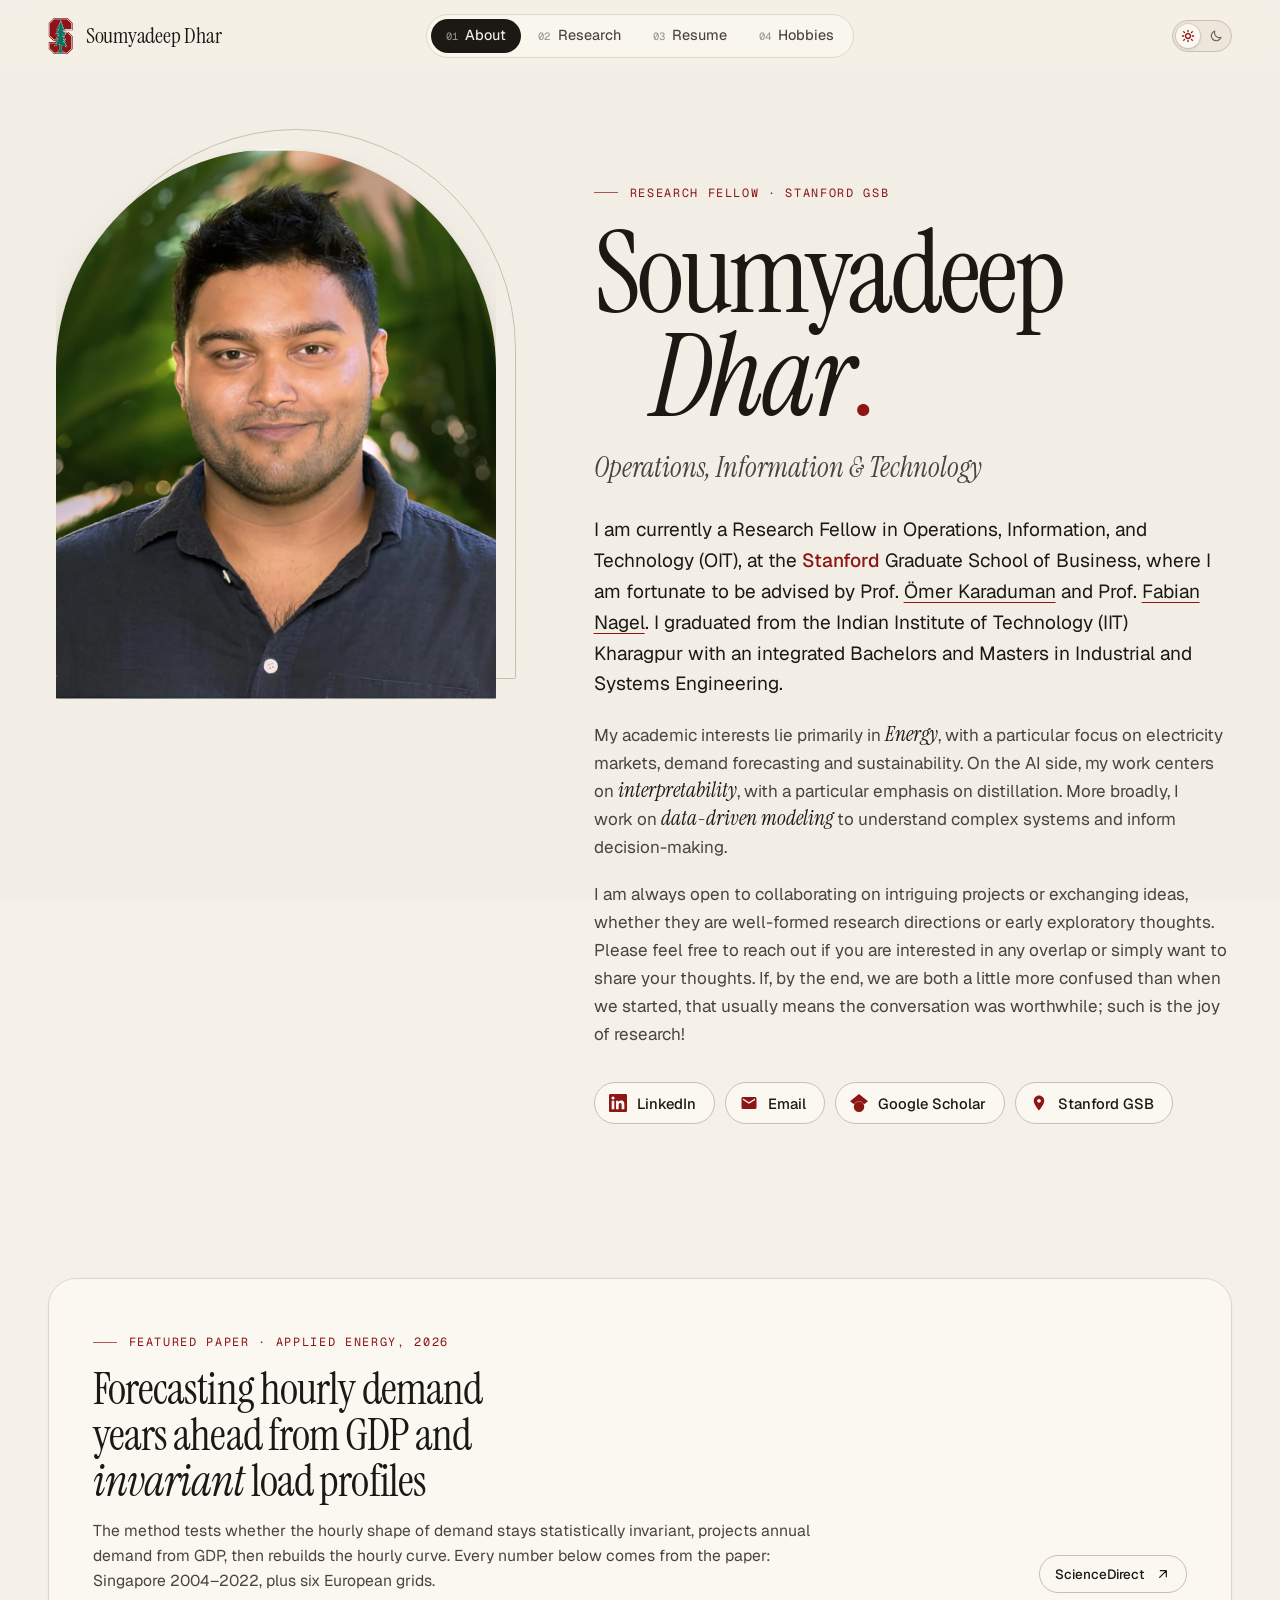
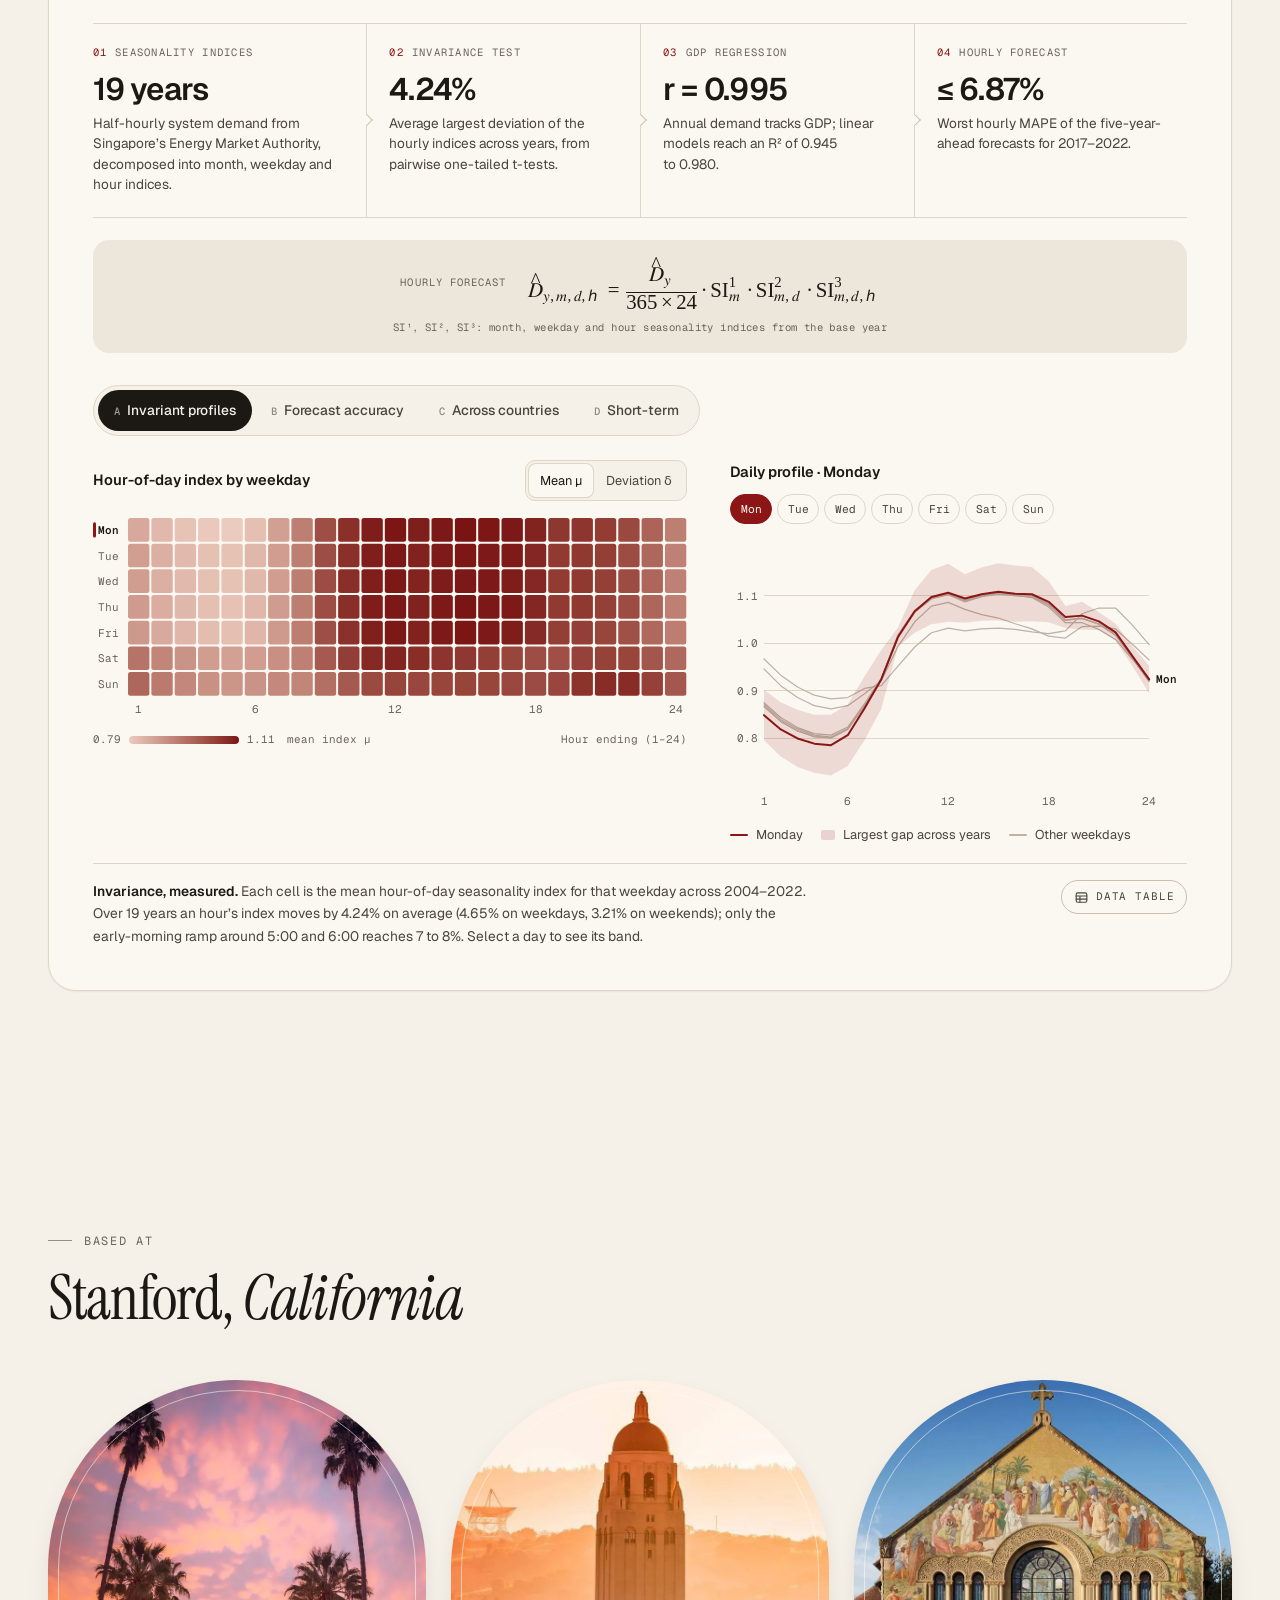
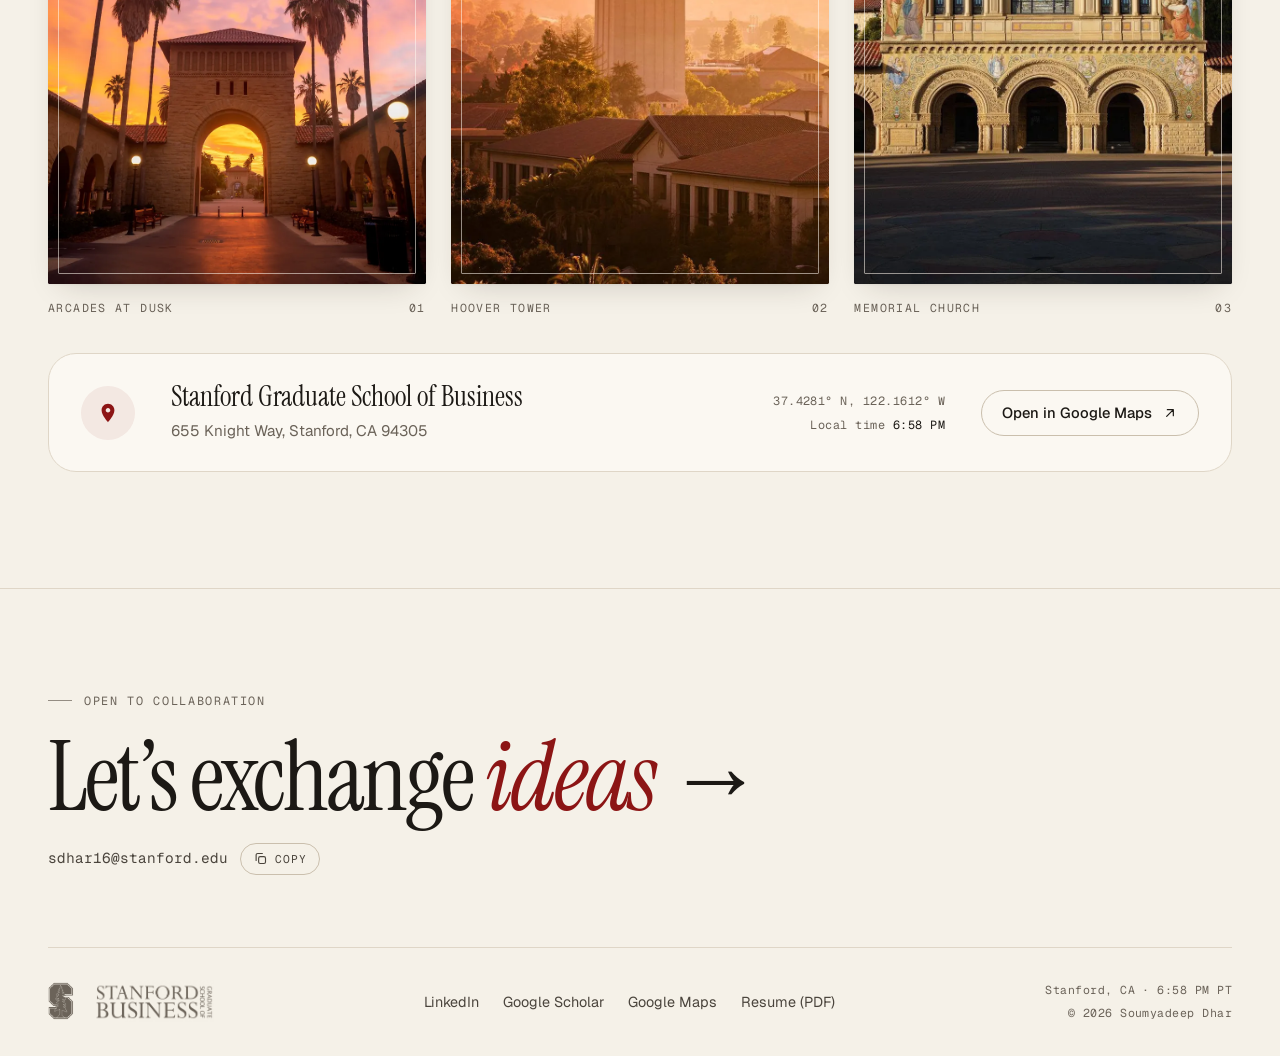
==== index.html @ b399adac "Launch personal academic website Static site for GitHub Pages: home (bio, featured Applied Energy fi" ====
<!doctype html>
<html lang="en">
<head>
  <meta charset="utf-8">
  <meta name="viewport" content="width=device-width, initial-scale=1, viewport-fit=cover">
  <title>Soumyadeep Dhar | Research Fellow, Stanford GSB</title>
  <meta name="description" content="Soumyadeep Dhar is a Research Fellow in Operations, Information, and Technology at the Stanford Graduate School of Business, working on energy, electricity markets, demand forecasting and interpretable AI.">
  <meta name="author" content="Soumyadeep Dhar">
  <link rel="canonical" href="https://sdhar1602.github.io/">
  <meta name="color-scheme" content="light dark">
  <meta name="theme-color" content="#F5F1E8" media="(prefers-color-scheme: light)">
  <meta name="theme-color" content="#12110F" media="(prefers-color-scheme: dark)">
  <script>
    (function () {
      var d = document.documentElement, t = null;
      d.classList.add('js');
      try { t = localStorage.getItem('theme'); } catch (e) {}
      if (t !== 'light' && t !== 'dark') t = window.matchMedia && window.matchMedia('(prefers-color-scheme: dark)').matches ? 'dark' : 'light';
      d.setAttribute('data-theme', t);
      setTimeout(function () { if (!window.__revealReady) d.classList.add('reveal-fallback'); }, 2500);
    })();
  </script>
  <link rel="preconnect" href="https://fonts.googleapis.com">
  <link rel="preconnect" href="https://fonts.gstatic.com" crossorigin>
  <link rel="stylesheet" href="https://fonts.googleapis.com/css2?family=Geist:wght@300..700&family=Geist+Mono:wght@400;500&family=Instrument+Serif:ital@0;1&display=swap">
  <link rel="stylesheet" href="assets/css/style.css">
  <link rel="preload" as="image" href="assets/img/portrait.webp" type="image/webp">
  <link rel="icon" href="assets/img/favicon-32.png" sizes="32x32" type="image/png">
  <link rel="icon" href="assets/img/favicon-192.png" sizes="192x192" type="image/png">
  <link rel="apple-touch-icon" href="assets/img/apple-touch-icon.png">
  <meta property="og:type" content="website">
  <meta property="og:title" content="Soumyadeep Dhar | Research Fellow, Stanford GSB">
  <meta property="og:description" content="Energy, electricity markets, demand forecasting and interpretable AI.">
  <meta property="og:image" content="https://sdhar1602.github.io/assets/img/og-card.jpg">
  <meta property="og:url" content="https://sdhar1602.github.io/">
  <meta name="twitter:card" content="summary_large_image">
  <script type="application/ld+json">
  {
    "@context": "https://schema.org",
    "@type": "Person",
    "name": "Soumyadeep Dhar",
    "url": "https://sdhar1602.github.io/",
    "image": "https://sdhar1602.github.io/assets/img/og-card.jpg",
    "jobTitle": "Research Fellow, Operations, Information, and Technology",
    "affiliation": { "@type": "CollegeOrUniversity", "name": "Stanford Graduate School of Business" },
    "alumniOf": { "@type": "CollegeOrUniversity", "name": "Indian Institute of Technology Kharagpur" },
    "email": "mailto:sdhar16@stanford.edu",
    "sameAs": [
      "https://www.linkedin.com/in/sd1602",
      "https://scholar.google.com/citations?user=NJCwsWkAAAAJ"
    ],
    "knowsAbout": ["Electricity markets", "Electricity demand forecasting", "Sustainability", "Interpretable machine learning", "Symbolic distillation"]
  }
  </script>
  <script src="assets/js/main.js" defer></script>
  <script src="assets/js/paperfig.js" defer></script>
</head>
<body>
  <a class="skip-link" href="#main">Skip to content</a>

  <header class="site-header" data-header>
    <div class="container header-inner">
      <a class="brand" href="index.html" aria-label="Soumyadeep Dhar, home">
        <img class="brand-logo" src="assets/img/stanford-s.webp" width="200" height="295" alt="">
        <span class="brand-name">Soumyadeep Dhar</span>
      </a>
      <nav class="site-nav" aria-label="Primary">
        <a href="index.html" aria-current="page"><span class="nav-idx">01</span>About</a>
        <a href="research.html"><span class="nav-idx">02</span>Research</a>
        <a href="resume.html"><span class="nav-idx">03</span>Resume</a>
        <a href="hobbies.html"><span class="nav-idx">04</span>Hobbies</a>
      </nav>
      <button class="theme-switch" type="button" role="switch" aria-checked="false" aria-label="Dark mode" data-theme-toggle>
        <svg class="ts-icon ts-sun" viewBox="0 0 24 24" fill="none" stroke="currentColor" stroke-width="2" stroke-linecap="round" aria-hidden="true"><circle cx="12" cy="12" r="4.2"/><path d="M12 2.5v2.2M12 19.3v2.2M4.6 4.6l1.6 1.6M17.8 17.8l1.6 1.6M2.5 12h2.2M19.3 12h2.2M4.6 19.4l1.6-1.6M17.8 6.2l1.6-1.6"/></svg>
        <svg class="ts-icon ts-moon" viewBox="0 0 24 24" fill="none" stroke="currentColor" stroke-width="2" stroke-linecap="round" stroke-linejoin="round" aria-hidden="true"><path d="M20.5 14.2A8.5 8.5 0 0 1 9.8 3.5a8.5 8.5 0 1 0 10.7 10.7z"/></svg>
        <span class="ts-thumb" aria-hidden="true">
          <svg class="ts-thumb-sun" viewBox="0 0 24 24" fill="none" stroke="currentColor" stroke-width="2.2" stroke-linecap="round"><circle cx="12" cy="12" r="4.2"/><path d="M12 2.5v2.2M12 19.3v2.2M4.6 4.6l1.6 1.6M17.8 17.8l1.6 1.6M2.5 12h2.2M19.3 12h2.2M4.6 19.4l1.6-1.6M17.8 6.2l1.6-1.6"/></svg>
          <svg class="ts-thumb-moon" viewBox="0 0 24 24" fill="currentColor"><path d="M20.5 14.2A8.5 8.5 0 0 1 9.8 3.5a8.5 8.5 0 1 0 10.7 10.7z"/></svg>
        </span>
      </button>
    </div>
  </header>

  <main id="main">
    <!-- Hero ---------------------------------------------------------------->
    <section class="hero container" aria-labelledby="hero-title">
      <div class="hero-media reveal">
        <figure class="arch portrait reveal-arch">
          <img src="assets/img/portrait.webp" width="960" height="1200" alt="Portrait of Soumyadeep Dhar" fetchpriority="high" decoding="async">
        </figure>
      </div>

      <div class="hero-text">
        <p class="eyebrow eyebrow--accent reveal">Research Fellow · Stanford GSB</p>
        <h1 id="hero-title" class="display reveal" style="--d:.06s">Soumyadeep <span class="l2">Dhar<span class="dot">.</span></span></h1>
        <p class="hero-role reveal" style="--d:.12s">Operations, Information &amp; Technology</p>

        <div class="prose reveal" style="--d:.18s">
          <p class="first">I am currently a Research Fellow in Operations, Information, and Technology (OIT), at the <span class="stanford">Stanford</span> Graduate School of Business, where I am fortunate to be advised by Prof.&nbsp;<a href="https://www.gsb.stanford.edu/faculty-research/faculty/omer-karaduman" target="_blank" rel="noopener noreferrer">Ömer Karaduman</a> and Prof.&nbsp;<a href="https://www.gsb.stanford.edu/faculty-research/faculty/fabian-nagel" target="_blank" rel="noopener noreferrer">Fabian Nagel</a>. I graduated from the Indian Institute of Technology (IIT) Kharagpur with an integrated Bachelors and Masters in Industrial and Systems Engineering.</p>
          <p>My academic interests lie primarily in <span class="hl">Energy</span>, with a particular focus on electricity markets, demand forecasting and sustainability. On the AI side, my work centers on <span class="hl">interpretability</span>, with a particular emphasis on distillation. More broadly, I work on <span class="hl">data-driven modeling</span> to understand complex systems and inform decision-making.</p>
          <p>I am always open to collaborating on intriguing projects or exchanging ideas, whether they are well-formed research directions or early exploratory thoughts. Please feel free to reach out if you are interested in any overlap or simply want to share your thoughts. If, by the end, we are both a little more confused than when we started, that usually means the conversation was worthwhile; such is the joy of research!</p>
        </div>

        <ul class="connect reveal" style="--d:.26s" aria-label="Contact and profiles">
          <li>
            <a class="chip" href="https://www.linkedin.com/in/sd1602" target="_blank" rel="noopener noreferrer">
              <svg class="ico" viewBox="0 0 24 24" aria-hidden="true"><path fill="currentColor" d="M20.45 20.45h-3.56v-5.57c0-1.33-.02-3.04-1.85-3.04-1.85 0-2.14 1.45-2.14 2.94v5.67H9.35V9h3.41v1.56h.05c.48-.9 1.64-1.85 3.37-1.85 3.6 0 4.27 2.37 4.27 5.46v6.28zM5.34 7.43a2.06 2.06 0 1 1 0-4.13 2.06 2.06 0 0 1 0 4.13zM7.12 20.45H3.56V9h3.56v11.45zM22.22 0H1.77C.79 0 0 .77 0 1.73v20.54C0 23.23.79 24 1.77 24h20.45c.98 0 1.78-.77 1.78-1.73V1.73C24 .77 23.2 0 22.22 0z"/></svg>
              LinkedIn
            </a>
          </li>
          <li>
            <a class="chip" href="mailto:sdhar16@stanford.edu">
              <svg class="ico" viewBox="0 0 24 24" aria-hidden="true"><path fill="currentColor" d="M20 4H4c-1.1 0-1.99.9-1.99 2L2 18c0 1.1.9 2 2 2h16c1.1 0 2-.9 2-2V6c0-1.1-.9-2-2-2zm0 4-8 5-8-5V6l8 5 8-5v2z"/></svg>
              Email
            </a>
          </li>
          <li>
            <a class="chip" href="https://scholar.google.com/citations?hl=en&amp;user=NJCwsWkAAAAJ" target="_blank" rel="noopener noreferrer">
              <svg class="ico" viewBox="0 0 24 24" aria-hidden="true"><path fill="currentColor" d="M5.242 13.769 0 9.5 12 0l12 9.5-5.242 4.269C17.548 11.249 14.978 9.5 12 9.5c-2.977 0-5.548 1.748-6.758 4.269zM12 10a7 7 0 1 0 0 14 7 7 0 0 0 0-14z"/></svg>
              <span><span class="long">Google </span>Scholar</span>
            </a>
          </li>
          <li>
            <a class="chip" href="https://maps.app.goo.gl/v6GxR1A7szo6nVZg6" target="_blank" rel="noopener noreferrer" aria-label="Stanford GSB on Google Maps">
              <svg class="ico" viewBox="0 0 24 24" aria-hidden="true"><path fill="currentColor" d="M12 2C8.13 2 5 5.13 5 9c0 5.25 7 13 7 13s7-7.75 7-13c0-3.87-3.13-7-7-7zm0 9.5c-1.38 0-2.5-1.12-2.5-2.5s1.12-2.5 2.5-2.5 2.5 1.12 2.5 2.5-1.12 2.5-2.5 2.5z"/></svg>
              Stanford GSB
            </a>
          </li>
        </ul>
      </div>
    </section>

    <!-- Featured paper: interactive figure (data from the Applied Energy paper) ------>
    <section id="featured" class="section section--tight-top container" aria-labelledby="pf-title">
      <div class="paperfig reveal" data-paperfig>
        <header class="pf-head">
          <div>
            <p class="eyebrow eyebrow--accent">Featured paper · Applied Energy, 2026</p>
            <h2 id="pf-title" class="pf-title">Forecasting hourly demand years ahead from GDP and <em>invariant</em> load profiles</h2>
            <p class="pf-sub">The method tests whether the hourly shape of demand stays statistically invariant, projects annual demand from GDP, then rebuilds the hourly curve. Every number below comes from the paper: Singapore 2004–2022, plus six European grids.</p>
          </div>
          <div class="pf-links">
            <a class="btn btn--sm" href="https://doi.org/10.1016/j.apenergy.2026.128981" target="_blank" rel="noopener noreferrer">ScienceDirect <svg class="go-ur" viewBox="0 0 24 24" fill="none" stroke="currentColor" stroke-width="1.8" stroke-linecap="round" stroke-linejoin="round" aria-hidden="true"><path d="M7 17 17 7M8 7h9v9"/></svg></a>
          </div>
        </header>

        <ol class="pf-steps">
          <li class="pf-step">
            <span class="pf-step-k">Seasonality indices</span>
            <span class="pf-step-v">19 years</span>
            <p>Half-hourly system demand from Singapore’s Energy Market Authority, decomposed into month, weekday and hour indices.</p>
          </li>
          <li class="pf-step">
            <span class="pf-step-k">Invariance test</span>
            <span class="pf-step-v">4.24%</span>
            <p>Average largest deviation of the hourly indices across years, from pairwise one-tailed t-tests.</p>
          </li>
          <li class="pf-step">
            <span class="pf-step-k">GDP regression</span>
            <span class="pf-step-v">r = 0.995</span>
            <p>Annual demand tracks GDP; linear models reach an R² of 0.945 to 0.980.</p>
          </li>
          <li class="pf-step">
            <span class="pf-step-k">Hourly forecast</span>
            <span class="pf-step-v">≤ 6.87%</span>
            <p>Worst hourly MAPE of the five-year-ahead forecasts for 2017–2022.</p>
          </li>
        </ol>

        <div class="pf-eq">
          <span class="pf-eq-label">Hourly forecast</span>
          <math display="block" aria-label="Hourly forecast for year y, month m, weekday d and hour h equals the annual forecast divided by 365 times 24, multiplied by the month, weekday and hour seasonality indices.">
            <mrow>
              <msub><mover accent="true"><mi>D</mi><mo>^</mo></mover><mrow><mi>y</mi><mo separator="true">,</mo><mi>m</mi><mo separator="true">,</mo><mi>d</mi><mo separator="true">,</mo><mi>h</mi></mrow></msub>
              <mo>=</mo>
              <mfrac><msub><mover accent="true"><mi>D</mi><mo>^</mo></mover><mi>y</mi></msub><mrow><mn>365</mn><mo>×</mo><mn>24</mn></mrow></mfrac>
              <mo>·</mo>
              <msubsup><mi>SI</mi><mi>m</mi><mn>1</mn></msubsup>
              <mo>·</mo>
              <msubsup><mi>SI</mi><mrow><mi>m</mi><mo separator="true">,</mo><mi>d</mi></mrow><mn>2</mn></msubsup>
              <mo>·</mo>
              <msubsup><mi>SI</mi><mrow><mi>m</mi><mo separator="true">,</mo><mi>d</mi><mo separator="true">,</mo><mi>h</mi></mrow><mn>3</mn></msubsup>
            </mrow>
          </math>
          <span class="pf-eq-note">SI¹, SI², SI³: month, weekday and hour seasonality indices from the base year</span>
        </div>

        <div class="pf-tabs" role="tablist" aria-label="Figure views">
          <button class="pf-tab" type="button" role="tab" id="pf-tab-a" aria-controls="pf-panel-a" aria-selected="true" data-view="a"><span class="k">A</span>Invariant profiles</button>
          <button class="pf-tab" type="button" role="tab" id="pf-tab-b" aria-controls="pf-panel-b" aria-selected="false" tabindex="-1" data-view="b"><span class="k">B</span>Forecast accuracy</button>
          <button class="pf-tab" type="button" role="tab" id="pf-tab-c" aria-controls="pf-panel-c" aria-selected="false" tabindex="-1" data-view="c"><span class="k">C</span>Across countries</button>
          <button class="pf-tab" type="button" role="tab" id="pf-tab-d" aria-controls="pf-panel-d" aria-selected="false" tabindex="-1" data-view="d"><span class="k">D</span>Short-term</button>
        </div>

        <div class="pf-panel" role="tabpanel" id="pf-panel-a" aria-labelledby="pf-tab-a">
          <div class="pf-row">
            <div class="pf-col">
              <div class="pf-ctl">
                <span class="pf-ctl-title">Hour-of-day index by weekday</span>
                <div class="pf-seg" role="group" aria-label="Heatmap value">
                  <button type="button" data-metric="mu" aria-pressed="true">Mean µ</button>
                  <button type="button" data-metric="delta" aria-pressed="false">Deviation δ</button>
                </div>
              </div>
              <div class="pf-chart" data-chart="heat"></div>
              <div class="pf-scale" aria-hidden="true">
                <span data-scale-lo></span><span class="pf-scale-bar"></span><span data-scale-hi></span>
                <span class="pf-scale-label" data-scale-label></span>
                <span class="pf-scale-hint">Hour ending (1–24)</span>
              </div>
            </div>
            <div class="pf-col">
              <div class="pf-ctl">
                <span class="pf-ctl-title">Daily profile · <span data-day-name>Monday</span></span>
                <div class="pf-chips" role="group" aria-label="Day of the week">
                  <button type="button" class="pf-chip" data-day="0" aria-pressed="true">Mon</button>
                  <button type="button" class="pf-chip" data-day="1" aria-pressed="false">Tue</button>
                  <button type="button" class="pf-chip" data-day="2" aria-pressed="false">Wed</button>
                  <button type="button" class="pf-chip" data-day="3" aria-pressed="false">Thu</button>
                  <button type="button" class="pf-chip" data-day="4" aria-pressed="false">Fri</button>
                  <button type="button" class="pf-chip" data-day="5" aria-pressed="false">Sat</button>
                  <button type="button" class="pf-chip" data-day="6" aria-pressed="false">Sun</button>
                </div>
              </div>
              <div class="pf-chart" data-chart="profile"></div>
              <ul class="pf-legend">
                <li><i class="pf-key pf-key--line"></i><span data-day-name>Monday</span></li>
                <li><i class="pf-key pf-key--band"></i>Largest gap across years</li>
                <li><i class="pf-key pf-key--line pf-key--ctx"></i>Other weekdays</li>
              </ul>
            </div>
          </div>
          <div class="pf-foot">
            <p class="pf-cap"><b>Invariance, measured.</b> Each cell is the mean hour-of-day seasonality index for that weekday across 2004–2022. Over 19 years an hour’s index moves by 4.24% on average (4.65% on weekdays, 3.21% on weekends); only the early-morning ramp around 5:00 and 6:00 reaches 7 to 8%. Select a day to see its band.</p>
            <button class="pf-datatoggle" type="button" aria-expanded="false" aria-controls="pf-table-a" data-table-toggle="a"><svg class="ico-sm" viewBox="0 0 24 24" fill="none" stroke="currentColor" stroke-width="1.8" stroke-linecap="round" aria-hidden="true"><rect x="3.5" y="4.5" width="17" height="15" rx="2.5"/><path d="M3.5 9.5h17M3.5 14.5h17M9.5 9.5v10"/></svg><span data-table-label>Data table</span></button>
          </div>
          <div class="pf-tablewrap" id="pf-table-a" hidden></div>
        </div>

        <div class="pf-panel" role="tabpanel" id="pf-panel-b" aria-labelledby="pf-tab-b" hidden>
          <div class="pf-ctl">
            <span class="pf-ctl-title">Singapore · five-year-ahead forecasts, 2017–2022</span>
            <ul class="pf-legend pf-legend--inline">
              <li><i class="pf-key pf-key--bar"></i>Hourly MAPE</li>
              <li><i class="pf-key pf-key--bar pf-key--bar-ctx"></i>Annual-total error</li>
            </ul>
          </div>
          <div class="pf-chart" data-chart="forecast"></div>
          <div class="pf-foot">
            <p class="pf-cap"><b>Five years ahead.</b> Each year is forecast five years in advance: a GDP regression gives the annual total, and the invariant indices spread it across the hours of the year. Hourly MAPE stays at or below 6.87%, even through the COVID-19 shock of 2020 and 2021.</p>
            <button class="pf-datatoggle" type="button" aria-expanded="false" aria-controls="pf-table-b" data-table-toggle="b"><svg class="ico-sm" viewBox="0 0 24 24" fill="none" stroke="currentColor" stroke-width="1.8" stroke-linecap="round" aria-hidden="true"><rect x="3.5" y="4.5" width="17" height="15" rx="2.5"/><path d="M3.5 9.5h17M3.5 14.5h17M9.5 9.5v10"/></svg><span data-table-label>Data table</span></button>
          </div>
          <div class="pf-tablewrap" id="pf-table-b" hidden></div>
        </div>

        <div class="pf-panel" role="tabpanel" id="pf-panel-c" aria-labelledby="pf-tab-c" hidden>
          <div class="pf-ctl">
            <span class="pf-ctl-title">Six European grids · two-year-ahead hourly forecasts</span>
          </div>
          <div class="pf-chart" data-chart="countries"></div>
          <div class="pf-foot">
            <p class="pf-cap"><b>Where GDP still drives demand.</b> Wherever GDP and electricity demand stay coupled (r &gt; 0.8), hourly MAPE stays under 8%. Accuracy degrades in economies where the two have decoupled (Germany 10.14%, United Kingdom 11.63%), which marks the boundary of the method.</p>
            <button class="pf-datatoggle" type="button" aria-expanded="false" aria-controls="pf-table-c" data-table-toggle="c"><svg class="ico-sm" viewBox="0 0 24 24" fill="none" stroke="currentColor" stroke-width="1.8" stroke-linecap="round" aria-hidden="true"><rect x="3.5" y="4.5" width="17" height="15" rx="2.5"/><path d="M3.5 9.5h17M3.5 14.5h17M9.5 9.5v10"/></svg><span data-table-label>Data table</span></button>
          </div>
          <div class="pf-tablewrap" id="pf-table-c" hidden></div>
        </div>

        <div class="pf-panel" role="tabpanel" id="pf-panel-d" aria-labelledby="pf-tab-d" hidden>
          <div class="pf-ctl">
            <span class="pf-ctl-title">Day-ahead extension · mean yearly MAPE, 2018–2022</span>
            <ul class="pf-legend pf-legend--inline">
              <li><i class="pf-key pf-key--bar"></i>Exponential smoothing with invariant indices</li>
              <li><i class="pf-key pf-key--bar pf-key--bar-ctx"></i>Benchmarks</li>
            </ul>
          </div>
          <div class="pf-chart" data-chart="shortterm"></div>
          <div class="pf-foot">
            <p class="pf-cap"><b>A short-term bonus.</b> Holding the seasonal factors at the invariant indices leaves a triple-seasonal exponential-smoothing model with only two parameters (α = 0.19, β = 0.88). Its mean day-ahead MAPE across 2018–2022 is the lowest of the seven methods compared.</p>
            <button class="pf-datatoggle" type="button" aria-expanded="false" aria-controls="pf-table-d" data-table-toggle="d"><svg class="ico-sm" viewBox="0 0 24 24" fill="none" stroke="currentColor" stroke-width="1.8" stroke-linecap="round" aria-hidden="true"><rect x="3.5" y="4.5" width="17" height="15" rx="2.5"/><path d="M3.5 9.5h17M3.5 14.5h17M9.5 9.5v10"/></svg><span data-table-label>Data table</span></button>
          </div>
          <div class="pf-tablewrap" id="pf-table-d" hidden></div>
        </div>

        <noscript><p class="pf-cap">This interactive figure needs JavaScript. The underlying tables are in the paper’s appendix.</p></noscript>
      </div>
    </section>

    <!-- Stanford arcade ---------------------------------------------------->
    <section class="section container" aria-labelledby="place-title">
      <div class="section-head reveal">
        <div>
          <p class="eyebrow">Based at</p>
          <h2 id="place-title" class="h2">Stanford, <em>California</em></h2>
        </div>
      </div>

      <div class="arcade">
        <figure class="reveal">
          <div class="arch arch--frame"><img src="assets/img/stanford-palms.webp" width="900" height="1200" loading="lazy" decoding="async" alt="A sandstone archway framed by tall palm trees under a pink and orange sunset at Stanford"></div>
          <figcaption><span>Arcades at dusk</span><span>01</span></figcaption>
        </figure>
        <figure class="reveal" style="--d:.1s">
          <div class="arch arch--frame"><img src="assets/img/stanford-hoover.webp" width="810" height="1080" loading="lazy" decoding="async" alt="Hoover Tower rising above the Stanford campus in golden-hour haze"></div>
          <figcaption><span>Hoover Tower</span><span>02</span></figcaption>
        </figure>
        <figure class="reveal" style="--d:.2s">
          <div class="arch arch--frame"><img src="assets/img/stanford-church.webp" width="810" height="1080" loading="lazy" decoding="async" alt="The mosaic façade of Stanford Memorial Church under a deep blue sky"></div>
          <figcaption><span>Memorial Church</span><span>03</span></figcaption>
        </figure>
      </div>

      <div class="place reveal">
        <span class="place-icon" aria-hidden="true">
          <svg class="ico" viewBox="0 0 24 24"><path fill="currentColor" d="M12 2C8.13 2 5 5.13 5 9c0 5.25 7 13 7 13s7-7.75 7-13c0-3.87-3.13-7-7-7zm0 9.5c-1.38 0-2.5-1.12-2.5-2.5s1.12-2.5 2.5-2.5 2.5 1.12 2.5 2.5-1.12 2.5-2.5 2.5z"/></svg>
        </span>
        <div>
          <p class="place-name">Stanford Graduate School of Business</p>
          <p class="place-addr">655 Knight Way, Stanford, CA 94305</p>
        </div>
        <div class="place-meta">
          <span>37.4281° N, 122.1612° W</span>
          <span>Local time <time data-clock>--:--</time></span>
        </div>
        <a class="btn" href="https://maps.app.goo.gl/v6GxR1A7szo6nVZg6" target="_blank" rel="noopener noreferrer">Open in Google Maps
          <svg class="go-ur" viewBox="0 0 24 24" fill="none" stroke="currentColor" stroke-width="1.8" stroke-linecap="round" stroke-linejoin="round" aria-hidden="true"><path d="M7 17 17 7M8 7h9v9"/></svg>
        </a>
      </div>
    </section>
  </main>

  <footer class="site-footer">
    <div class="container">
      <div class="footer-cta reveal">
        <p class="eyebrow">Open to collaboration</p>
        <a class="footer-big" href="mailto:sdhar16@stanford.edu">Let’s exchange <em>ideas</em>&nbsp;<span class="arr" aria-hidden="true">→</span></a>
        <div class="footer-email">
          <span>sdhar16@stanford.edu</span>
          <button class="copy-btn" type="button" data-copy="sdhar16@stanford.edu">
            <svg class="ico-sm" viewBox="0 0 24 24" fill="none" stroke="currentColor" stroke-width="1.8" stroke-linecap="round" stroke-linejoin="round" aria-hidden="true"><rect x="9" y="9" width="11" height="11" rx="2.5"/><path d="M5 15V6.5A2.5 2.5 0 0 1 7.5 4H15"/></svg>
            <span data-copy-label aria-live="polite">Copy</span><span class="visually-hidden"> email address</span>
          </button>
        </div>
      </div>
      <div class="footer-grid">
        <div class="footer-logos">
          <span class="logo-mask logo-s" role="img" aria-label="Stanford University"></span>
          <span class="logo-mask logo-gsb" role="img" aria-label="Stanford Graduate School of Business"></span>
        </div>
        <ul class="footer-links">
          <li><a href="https://www.linkedin.com/in/sd1602" target="_blank" rel="noopener noreferrer">LinkedIn</a></li>
          <li><a href="https://scholar.google.com/citations?hl=en&amp;user=NJCwsWkAAAAJ" target="_blank" rel="noopener noreferrer">Google Scholar</a></li>
          <li><a href="https://maps.app.goo.gl/v6GxR1A7szo6nVZg6" target="_blank" rel="noopener noreferrer">Google Maps</a></li>
          <li><a href="assets/docs/Soumyadeep_Dhar_Resume.pdf">Resume (PDF)</a></li>
        </ul>
        <div class="footer-meta">
          <span>Stanford, CA · <time data-clock>--:--</time> PT</span>
          <span>© <span data-year>2026</span> Soumyadeep Dhar</span>
        </div>
      </div>
    </div>
  </footer>
</body>
</html>
---- assets/css/style.css ----
@charset "UTF-8";
/* =============================================================================
   Soumyadeep Dhar: personal academic site
   Design: a warm "paper & ink" editorial system with a Stanford-cardinal accent.
   Signature motif: the arch, borrowed from the sandstone arcades of the Main Quad.
   Themes: light ("paper") and dark ("ink"), switchable, defaulting to the OS.
   ========================================================================== */


/* ---------------------------------------------------------------- Tokens -- */
:root {
  --font-display: "Instrument Serif", "Iowan Old Style", "Palatino Linotype", Palatino, Georgia, serif;
  --font-sans: "Geist", ui-sans-serif, system-ui, -apple-system, "Segoe UI", Roboto, "Helvetica Neue", Arial, sans-serif;
  --font-mono: "Geist Mono", ui-monospace, "SF Mono", SFMono-Regular, Menlo, Consolas, monospace;

  /* light: paper */
  --bg: #F5F1E8;
  --bg-soft: #EDE7DB;
  --surface: #FBF8F2;
  --ink: #1C1915;
  --ink-2: #4A443C;
  --muted: #6B6359;
  --line: #DFD6C7;
  --line-strong: #CABFAD;
  --accent: #8C1515;
  --cardinal: #8C1515;
  --seq-lo: #EBCBBE;
  --seq-hi: #7A1414;
  --deemph: #BDB3A6;
  --deemph-mark: #958B7E;
  --accent-ink: #FFF8F0;
  --accent-soft: rgba(140, 21, 21, .07);
  --ok: #276C44;
  --warn: #8A5A00;
  --header-bg: rgba(245, 241, 232, .8);
  --shadow-sm: 0 1px 2px rgba(40, 30, 20, .06);
  --shadow: 0 1px 2px rgba(40, 30, 20, .05), 0 12px 32px -14px rgba(40, 30, 20, .22);
  --shadow-lg: 0 2px 8px rgba(40, 30, 20, .06), 0 32px 64px -24px rgba(40, 30, 20, .34);
  --grain: .075;
  --grain-blend: multiply;
  --img-dim: 1;
  --stage-border: transparent;
  --sheet-dim: 1;

  /* fixed palettes (same in both themes) */
  --stage: #0E0C0B;
  --stage-ink: #EFE9DE;
  --stage-muted: #A39A8E;
  --stage-line: rgba(239, 233, 222, .12);
  --stage-red: #E2483C;
  --blau: #0B2D66;
  --blau-2: #004D98;
  --grana: #A50044;
  --grana-2: #6E0F36;
  --gold: #EDBB00;

  /* layout + motion */
  --container: 1200px;
  --gutter: clamp(16px, 4vw, 48px);
  --header-h: 72px;
  --radius: 20px;
  --radius-lg: 28px;
  --ease: cubic-bezier(.22, .8, .24, 1);
  --ease-in-out: cubic-bezier(.65, 0, .35, 1);
  color-scheme: light;
}

:root[data-theme="dark"] {
  --bg: #12110F;
  --bg-soft: #1A1816;
  --surface: #1D1B18;
  --ink: #EFE9DE;
  --ink-2: #C9C0B3;
  --muted: #978E82;
  --line: #2C2925;
  --line-strong: #3E3934;
  --accent: #EF7C70;
  --cardinal: #E5484D;
  --seq-lo: #452D27;
  --seq-hi: #F28D80;
  --deemph: #5E5750;
  --deemph-mark: #746C63;
  --accent-ink: #1A0907;
  --accent-soft: rgba(239, 124, 112, .1);
  --ok: #7FD1A0;
  --warn: #E9B95C;
  --header-bg: rgba(18, 17, 15, .74);
  --shadow-sm: 0 1px 2px rgba(0, 0, 0, .5);
  --shadow: 0 1px 2px rgba(0, 0, 0, .4), 0 14px 36px -14px rgba(0, 0, 0, .75);
  --shadow-lg: 0 2px 8px rgba(0, 0, 0, .45), 0 34px 70px -24px rgba(0, 0, 0, .85);
  --grain: .045;
  --grain-blend: screen;
  --img-dim: .93;
  --stage: #0A0908;
  --stage-border: rgba(239, 233, 222, .1);
  --sheet-dim: .9;
  color-scheme: dark;
}

/* No JS (or before it runs): follow the OS preference */
@media (prefers-color-scheme: dark) {
  :root:not([data-theme="light"]) {
    --bg: #12110F;
    --bg-soft: #1A1816;
    --surface: #1D1B18;
    --ink: #EFE9DE;
    --ink-2: #C9C0B3;
    --muted: #978E82;
    --line: #2C2925;
    --line-strong: #3E3934;
    --accent: #EF7C70;
    --cardinal: #E5484D;
    --seq-lo: #452D27;
    --seq-hi: #F28D80;
    --deemph: #5E5750;
    --deemph-mark: #746C63;
    --accent-ink: #1A0907;
    --accent-soft: rgba(239, 124, 112, .1);
    --ok: #7FD1A0;
    --warn: #E9B95C;
    --header-bg: rgba(18, 17, 15, .74);
    --shadow-sm: 0 1px 2px rgba(0, 0, 0, .5);
    --shadow: 0 1px 2px rgba(0, 0, 0, .4), 0 14px 36px -14px rgba(0, 0, 0, .75);
    --shadow-lg: 0 2px 8px rgba(0, 0, 0, .45), 0 34px 70px -24px rgba(0, 0, 0, .85);
    --grain: .045;
    --grain-blend: screen;
    --img-dim: .93;
    --stage: #0A0908;
    --stage-border: rgba(239, 233, 222, .1);
    --sheet-dim: .9;
    color-scheme: dark;
  }
}

/* ------------------------------------------------------------------ Base -- */
*, *::before, *::after { box-sizing: border-box; }

html {
  -webkit-text-size-adjust: 100%;
  text-size-adjust: 100%;
  background: var(--bg);
  scroll-padding-top: calc(var(--header-h) + 24px);
  transition: background-color .45s var(--ease);
}
@media (prefers-reduced-motion: no-preference) { html { scroll-behavior: smooth; } }

body {
  margin: 0;
  min-height: 100vh;
  min-height: 100svh;
  display: flex;
  flex-direction: column;
  color: var(--ink);
  font-family: var(--font-sans);
  font-size: 1.0625rem;
  line-height: 1.65;
  -webkit-font-smoothing: antialiased;
  -moz-osx-font-smoothing: grayscale;
  overflow-x: clip;
  transition: color .45s var(--ease);
}

/* paper grain: sits behind all content */
body::before {
  content: "";
  position: fixed;
  inset: 0;
  z-index: -1;
  pointer-events: none;
  opacity: var(--grain);
  mix-blend-mode: var(--grain-blend);
  background-image: url("data:image/svg+xml,%3Csvg xmlns='http://www.w3.org/2000/svg' width='240' height='240'%3E%3Cfilter id='n'%3E%3CfeTurbulence type='fractalNoise' baseFrequency='.82' numOctaves='3' stitchTiles='stitch'/%3E%3CfeColorMatrix type='saturate' values='0'/%3E%3C/filter%3E%3Crect width='100%25' height='100%25' filter='url(%23n)'/%3E%3C/svg%3E");
}

main { flex: 1 0 auto; }
img, svg, video, canvas { display: block; max-width: 100%; }
img { height: auto; }
a { color: inherit; }
button { font: inherit; color: inherit; }
p { margin: 0 0 1em; }
h1, h2, h3 { text-wrap: balance; }
p, li, dd { text-wrap: pretty; }

::selection { background: var(--accent); color: var(--accent-ink); }
:focus-visible { outline: 2px solid var(--accent); outline-offset: 3px; border-radius: 6px; }

.container {
  width: 100%;
  max-width: calc(var(--container) + var(--gutter) * 2);
  margin-inline: auto;
  padding-inline: var(--gutter);
}

.visually-hidden {
  position: absolute !important;
  width: 1px; height: 1px;
  padding: 0; margin: -1px;
  overflow: hidden; clip: rect(0 0 0 0);
  white-space: nowrap; border: 0;
}

.skip-link {
  position: absolute;
  left: 12px;
  top: -60px;
  z-index: 300;
  padding: 10px 16px;
  border-radius: 10px;
  background: var(--ink);
  color: var(--bg);
  text-decoration: none;
  font-weight: 500;
  transition: top .2s var(--ease);
}
.skip-link:focus { top: 12px; }

.ico { width: 18px; height: 18px; flex: none; }
.ico-sm { width: 15px; height: 15px; flex: none; }

/* ---------------------------------------------------------------- Header -- */
.site-header {
  position: sticky;
  top: 0;
  z-index: 50;
}
.site-header::before {
  content: "";
  position: absolute;
  inset: 0;
  z-index: -1;
  background: var(--header-bg);
  -webkit-backdrop-filter: saturate(1.4) blur(14px);
  backdrop-filter: saturate(1.4) blur(14px);
  border-bottom: 1px solid transparent;
  transition: border-color .3s, background-color .45s var(--ease);
}
.site-header.is-scrolled::before { border-bottom-color: var(--line); }

.header-inner {
  display: grid;
  grid-template-columns: 1fr auto 1fr;
  align-items: center;
  gap: 20px;
  height: var(--header-h);
}

.brand {
  display: inline-flex;
  align-items: center;
  gap: 12px;
  justify-self: start;
  color: var(--ink);
  text-decoration: none;
}
.brand-logo {
  width: auto;
  height: 38px;
  flex: none;
  transition: transform .4s var(--ease);
}
.brand:hover .brand-logo { transform: translateY(-2px); }
.brand-name {
  font-family: var(--font-display);
  font-size: 1.4rem;
  line-height: 1;
  letter-spacing: -.01em;
  white-space: nowrap;
}

.site-nav {
  display: flex;
  align-items: center;
  gap: 2px;
  padding: 4px;
  border: 1px solid var(--line);
  border-radius: 999px;
  background: color-mix(in srgb, var(--surface) 72%, transparent);
}
.site-nav a {
  display: inline-flex;
  align-items: baseline;
  gap: 7px;
  padding: 8px 15px;
  border-radius: 999px;
  color: var(--ink-2);
  text-decoration: none;
  font-size: .9rem;
  font-weight: 450;
  line-height: 1.2;
  white-space: nowrap;
  transition: color .2s, background-color .25s;
}
.site-nav a:hover { color: var(--ink); background: var(--bg-soft); }
.site-nav a[aria-current="page"] { color: var(--bg); background: var(--ink); }
.nav-idx { font-family: var(--font-mono); font-size: .66rem; letter-spacing: .02em; opacity: .55; }

/* theme switch */
.theme-switch {
  --w: 60px;
  --h: 32px;
  position: relative;
  justify-self: end;
  width: var(--w);
  height: var(--h);
  padding: 0;
  flex: none;
  border: 1px solid var(--line-strong);
  border-radius: 999px;
  background: var(--bg-soft);
  cursor: pointer;
  -webkit-tap-highlight-color: transparent;
  transition: background-color .35s, border-color .35s;
}
.theme-switch:hover { border-color: var(--muted); }
.ts-icon {
  position: absolute;
  top: 50%;
  width: 14px;
  height: 14px;
  margin-top: -7px;
  color: var(--muted);
}
.ts-sun { left: 8px; }
.ts-moon { right: 8px; }
.ts-thumb {
  position: absolute;
  top: 3px;
  left: 3px;
  width: 24px;
  height: 24px;
  display: grid;
  place-items: center;
  border-radius: 50%;
  background: var(--surface);
  box-shadow: 0 1px 3px rgba(0, 0, 0, .18), 0 0 0 1px var(--line);
  transition: transform .5s var(--ease), background-color .35s;
}
.ts-thumb svg {
  grid-area: 1 / 1;
  width: 14px;
  height: 14px;
  color: var(--accent);
  transition: opacity .3s, transform .5s var(--ease);
}
.ts-thumb .ts-thumb-moon { opacity: 0; transform: rotate(-90deg) scale(.6); }
[data-theme="dark"] .ts-thumb { transform: translateX(28px); }
[data-theme="dark"] .ts-thumb .ts-thumb-sun { opacity: 0; transform: rotate(90deg) scale(.6); }
[data-theme="dark"] .ts-thumb .ts-thumb-moon { opacity: 1; transform: none; }
html:not(.js) .theme-switch { visibility: hidden; }

/* ------------------------------------------------------------ Typography -- */
.eyebrow {
  display: inline-flex;
  align-items: center;
  gap: 12px;
  margin: 0 0 20px;
  font-family: var(--font-mono);
  font-size: .74rem;
  font-weight: 400;
  letter-spacing: .14em;
  text-transform: uppercase;
  color: var(--muted);
}
.eyebrow::before {
  content: "";
  width: 24px;
  height: 1px;
  background: currentColor;
  opacity: .7;
}
.eyebrow--accent { color: var(--accent); }
.eyebrow--plain::before { display: none; }

.display {
  font-family: var(--font-display);
  font-weight: 400;
  font-size: clamp(3.6rem, 1.4rem + 7.2vw, 8rem);
  line-height: .9;
  letter-spacing: -.03em;
  margin: 0 0 22px;
}
.display .l2 { display: block; padding-left: .5em; font-style: italic; }
.display .dot, .display-2 .dot, .h2 .dot { color: var(--accent); font-style: normal; }

.display-2 {
  font-family: var(--font-display);
  font-weight: 400;
  font-size: clamp(3.2rem, 1.6rem + 6vw, 6.6rem);
  line-height: .95;
  letter-spacing: -.028em;
  margin: 0;
}
.h2 {
  font-family: var(--font-display);
  font-weight: 400;
  font-size: clamp(2.3rem, 1.5rem + 3vw, 4rem);
  line-height: 1;
  letter-spacing: -.022em;
  margin: 0;
}
.display-2 em, .h2 em { font-style: italic; }

.lead {
  max-width: 60ch;
  margin: 26px 0 0;
  font-size: clamp(1.1rem, 1rem + .45vw, 1.3rem);
  line-height: 1.6;
  color: var(--ink-2);
}

.prose { max-width: 64ch; color: var(--ink-2); }
.prose p { margin: 0 0 1.1em; }
.prose p:last-child { margin-bottom: 0; }
.prose .first { font-size: 1.12em; line-height: 1.62; color: var(--ink); }
.stanford { color: var(--cardinal); font-weight: 500; }
.prose a, .text-link {
  color: var(--ink);
  text-decoration: underline;
  text-decoration-color: var(--accent);
  text-decoration-thickness: 1px;
  text-underline-offset: .22em;
  transition: color .2s, text-decoration-thickness .2s;
}
.prose a:hover, .text-link:hover { color: var(--accent); text-decoration-thickness: 2px; }
.hl {
  font-family: var(--font-display);
  font-style: italic;
  font-size: 1.22em;
  line-height: 1;
  color: var(--ink);
}

/* --------------------------------------------------------------- Buttons -- */
.btn {
  display: inline-flex;
  align-items: center;
  justify-content: center;
  gap: 10px;
  min-height: 46px;
  padding: 0 20px;
  border: 1px solid var(--line-strong);
  border-radius: 999px;
  background: var(--surface);
  color: var(--ink);
  font-size: .92rem;
  font-weight: 500;
  line-height: 1.2;
  text-decoration: none;
  cursor: pointer;
  transition: transform .25s var(--ease), background-color .25s, color .25s, border-color .25s, box-shadow .25s;
}
.btn svg { width: 16px; height: 16px; flex: none; transition: transform .3s var(--ease); }
.btn:hover { border-color: var(--ink); transform: translateY(-1px); box-shadow: var(--shadow); }
.btn:hover .go-ur { transform: translate(2px, -2px); }
.btn:hover .go-r { transform: translateX(3px); }
.btn:hover .go-d { transform: translateY(2px); }
.btn--solid { background: var(--ink); border-color: var(--ink); color: var(--bg); }
.btn--solid:hover { background: var(--accent); border-color: var(--accent); color: var(--accent-ink); }
.btn--sm { min-height: 38px; padding: 0 15px; font-size: .84rem; }

.link-arrow {
  display: inline-flex;
  align-items: center;
  gap: 8px;
  padding-bottom: 4px;
  border-bottom: 1px solid var(--line-strong);
  color: var(--ink);
  font-size: .95rem;
  font-weight: 500;
  text-decoration: none;
  transition: color .2s, border-color .2s, gap .3s var(--ease);
}
.link-arrow svg { width: 16px; height: 16px; }
.link-arrow:hover { color: var(--accent); border-color: var(--accent); gap: 12px; }

/* connect chips (LinkedIn / Email / Scholar / Maps) */
.connect {
  display: flex;
  flex-wrap: wrap;
  gap: 10px;
  margin: 34px 0 0;
  padding: 0;
  list-style: none;
}
.chip {
  display: inline-flex;
  align-items: center;
  gap: 10px;
  padding: 11px 18px 11px 14px;
  border: 1px solid var(--line-strong);
  border-radius: 999px;
  background: var(--surface);
  color: var(--ink);
  font-size: .92rem;
  font-weight: 500;
  line-height: 1.2;
  text-decoration: none;
  white-space: nowrap;
  transition: transform .25s var(--ease), background-color .25s, color .25s, border-color .25s, box-shadow .25s;
}
.chip .ico { color: var(--accent); transition: color .25s; }
.chip:hover { background: var(--ink); border-color: var(--ink); color: var(--bg); transform: translateY(-2px); box-shadow: var(--shadow); }
.chip:hover .ico { color: var(--bg); }

/* ------------------------------------------------------------------ Arch -- */
/* The site's signature frame: a semicircular head over straight jambs. */
.arch {
  position: relative;
  margin: 0;
  overflow: hidden;
  isolation: isolate;
  border-radius: 1000px 1000px 6px 6px;
  background: var(--bg-soft);
}
.arch > img, .arch > video {
  width: 100%;
  height: 100%;
  object-fit: cover;
  filter: brightness(var(--img-dim));
}
.arch--frame::after {
  content: "";
  position: absolute;
  inset: 10px;
  border: 1px solid rgba(255, 248, 238, .55);
  border-radius: inherit;
  pointer-events: none;
}

/* ---------------------------------------------------------- Landing hero -- */
.hero {
  display: grid;
  grid-template-columns: minmax(0, 5fr) minmax(0, 7fr);
  align-items: start;
  gap: clamp(40px, 7vw, 112px);
  padding-block: clamp(28px, 6vw, 88px) clamp(64px, 9vw, 120px);
}
.hero-media {
  position: sticky;
  top: calc(var(--header-h) + 40px);
  width: min(100%, 440px);
  justify-self: center;
  isolation: isolate;
}
.hero-media::before {
  content: "";
  position: absolute;
  inset: 0;
  z-index: -1;
  transform: translate(20px, -20px);
  border: 1px solid var(--line-strong);
  border-radius: 1000px 1000px 6px 6px;
}
.portrait { aspect-ratio: 4 / 5; box-shadow: var(--shadow-lg); }
.portrait img { object-position: 50% 30%; }

@keyframes spin { to { transform: rotate(360deg); } }

.hero-text { padding-top: clamp(0px, 2vw, 24px); }
.hero-role {
  margin: 0 0 30px;
  font-family: var(--font-display);
  font-style: italic;
  font-size: clamp(1.3rem, 1rem + 1vw, 1.75rem);
  line-height: 1.25;
  color: var(--ink-2);
}

/* --------------------------------------------------------------- Section -- */
.section { padding-block: clamp(56px, 9vw, 120px); }
.section--tight-top { padding-top: clamp(16px, 3vw, 40px); }
.section-head {
  display: flex;
  align-items: flex-end;
  justify-content: space-between;
  flex-wrap: wrap;
  gap: 20px 32px;
  margin-bottom: clamp(28px, 4vw, 52px);
}
.section-head .eyebrow { margin-bottom: 16px; }

/* the arcade (landing) */
.arcade {
  display: grid;
  grid-template-columns: repeat(3, minmax(0, 1fr));
  gap: clamp(12px, 2vw, 26px);
}
.arcade figure { margin: 0; }
.arcade .arch { aspect-ratio: 3 / 4; box-shadow: var(--shadow); }
.arcade .arch img { transition: transform 1.4s var(--ease); }
.arcade figure:hover .arch img { transform: scale(1.05); }
.arcade figcaption {
  display: flex;
  justify-content: space-between;
  gap: 12px;
  margin-top: 14px;
  font-family: var(--font-mono);
  font-size: .72rem;
  letter-spacing: .12em;
  text-transform: uppercase;
  color: var(--muted);
}

.place {
  display: grid;
  grid-template-columns: auto minmax(0, 1fr) auto auto;
  align-items: center;
  gap: clamp(16px, 3vw, 36px);
  margin-top: clamp(24px, 3vw, 36px);
  padding: clamp(20px, 3vw, 28px) clamp(20px, 3vw, 32px);
  border: 1px solid var(--line);
  border-radius: var(--radius-lg);
  background: var(--surface);
}
.place-icon {
  display: grid;
  place-items: center;
  width: 54px;
  height: 54px;
  border-radius: 50%;
  background: var(--accent-soft);
  color: var(--accent);
}
.place-icon .ico { width: 22px; height: 22px; }
.place-name { margin: 0; font-family: var(--font-display); font-size: clamp(1.35rem, 1.1rem + .8vw, 1.75rem); line-height: 1.1; }
.place-addr { margin: 6px 0 0; font-size: .95rem; color: var(--muted); }
.place-meta {
  display: grid;
  gap: 4px;
  font-family: var(--font-mono);
  font-size: .74rem;
  letter-spacing: .04em;
  color: var(--muted);
  text-align: right;
  white-space: nowrap;
}
.place-meta time { color: var(--ink); }

/* ---------------------------------------------------------------- Footer -- */
.site-footer {
  margin-top: auto;
  padding-block: clamp(56px, 8vw, 104px) 34px;
  border-top: 1px solid var(--line);
}
.footer-cta {
  display: grid;
  gap: 20px;
  padding-bottom: clamp(40px, 6vw, 72px);
  border-bottom: 1px solid var(--line);
}
.footer-cta .eyebrow { margin: 0; }
.footer-big {
  width: fit-content;
  color: var(--ink);
  font-family: var(--font-display);
  font-size: clamp(2.6rem, 1.1rem + 6.2vw, 6.2rem);
  line-height: .95;
  letter-spacing: -.03em;
  text-decoration: none;
}
.footer-big em { color: var(--accent); }
.footer-big .arr { display: inline-block; font-style: normal; transition: transform .4s var(--ease); }
.footer-big:hover .arr { transform: translateX(12px); }
.footer-email {
  display: flex;
  flex-wrap: wrap;
  align-items: center;
  gap: 12px;
  font-family: var(--font-mono);
  font-size: .9rem;
  color: var(--ink-2);
}
.copy-btn {
  display: inline-flex;
  align-items: center;
  gap: 7px;
  padding: 6px 12px;
  border: 1px solid var(--line-strong);
  border-radius: 999px;
  background: transparent;
  color: var(--ink-2);
  font-family: var(--font-mono);
  font-size: .7rem;
  letter-spacing: .08em;
  text-transform: uppercase;
  cursor: pointer;
  transition: color .2s, border-color .2s, background-color .2s;
}
.copy-btn:hover { border-color: var(--ink); color: var(--ink); }
.copy-btn.is-copied { color: var(--ok); border-color: currentColor; }

.footer-grid {
  display: grid;
  grid-template-columns: auto minmax(0, 1fr) auto;
  align-items: center;
  gap: 28px 40px;
  padding-top: 32px;
}
.footer-logos { display: flex; align-items: center; gap: 22px; }
.logo-mask {
  display: block;
  background-color: var(--muted);
  transition: background-color .3s;
}
.logo-s {
  width: 26px;
  height: 38px;
  -webkit-mask: url("../img/stanford-s-mask.png") center / contain no-repeat;
  mask: url("../img/stanford-s-mask.png") center / contain no-repeat;
}
.logo-gsb {
  width: 118px;
  height: 42px;
  -webkit-mask: url("../img/gsb-mask.png") center / contain no-repeat;
  mask: url("../img/gsb-mask.png") center / contain no-repeat;
}
.footer-logos:hover .logo-mask { background-color: var(--accent); }
.footer-links {
  display: flex;
  flex-wrap: wrap;
  justify-content: center;
  gap: 8px 24px;
  margin: 0;
  padding: 0;
  list-style: none;
}
.footer-links a { color: var(--ink-2); font-size: .9rem; text-decoration: none; transition: color .2s; }
.footer-links a:hover { color: var(--accent); }
.footer-meta {
  display: grid;
  justify-items: end;
  gap: 4px;
  font-family: var(--font-mono);
  font-size: .72rem;
  letter-spacing: .04em;
  color: var(--muted);
  text-align: right;
}

/* ------------------------------------------------------------ Page heads -- */
.page-head { padding-block: clamp(36px, 7vw, 96px) clamp(28px, 4vw, 56px); }
.page-head .actions { display: flex; flex-wrap: wrap; gap: 12px; margin-top: 34px; }

/* -------------------------------------------------------------- Research -- */

.themes {
  display: grid;
  grid-template-columns: repeat(3, minmax(0, 1fr));
  gap: clamp(28px, 4vw, 48px);
  padding-block: clamp(40px, 6vw, 80px) clamp(16px, 3vw, 32px);
}
.theme { padding-top: 22px; border-top: 1px solid var(--ink); }
.theme-top { display: flex; align-items: flex-start; justify-content: space-between; margin-bottom: 26px; }
.theme-num { font-family: var(--font-mono); font-size: .76rem; color: var(--muted); }
.theme-glyph { width: 84px; height: 52px; color: var(--accent); }
.theme h3 {
  margin: 0 0 12px;
  font-family: var(--font-display);
  font-weight: 400;
  font-size: clamp(1.6rem, 1.3rem + .8vw, 1.95rem);
  line-height: 1.05;
  letter-spacing: -.015em;
}
.theme p { margin: 0; font-size: .98rem; color: var(--ink-2); }

.pubs { padding-block: clamp(40px, 6vw, 80px) clamp(64px, 9vw, 120px); }
.pub-group + .pub-group { margin-top: clamp(52px, 7vw, 88px); }
.pub-group-head {
  display: flex;
  align-items: baseline;
  justify-content: space-between;
  gap: 16px;
  padding-bottom: 16px;
  border-bottom: 1px solid var(--ink);
}
.pub-group-head h2 {
  margin: 0;
  font-family: var(--font-display);
  font-weight: 400;
  font-size: clamp(1.9rem, 1.4rem + 1.6vw, 2.7rem);
  line-height: 1;
  letter-spacing: -.02em;
}
.pub-count { font-family: var(--font-mono); font-size: .72rem; letter-spacing: .1em; text-transform: uppercase; color: var(--muted); }
.pub {
  display: grid;
  grid-template-columns: 64px minmax(0, 1fr) auto;
  gap: 10px 28px;
  padding: 30px 0;
  border-bottom: 1px solid var(--line);
}
.pub-index { padding-top: 8px; font-family: var(--font-mono); font-size: .78rem; color: var(--muted); }
.pub-title {
  margin: 0 0 12px;
  font-family: var(--font-display);
  font-weight: 400;
  font-size: clamp(1.4rem, 1.1rem + 1vw, 1.95rem);
  line-height: 1.16;
  letter-spacing: -.012em;
}
.pub-title a {
  text-decoration: none;
  background: linear-gradient(var(--accent), var(--accent)) 0 100% / 0 1px no-repeat;
  transition: background-size .6s var(--ease), color .25s;
}
.pub-title a:hover { color: var(--accent); background-size: 100% 1px; }
.pub-authors { margin: 0 0 12px; font-size: .98rem; color: var(--ink-2); }
.me {
  color: var(--ink);
  font-weight: 600;
  text-decoration: underline;
  text-decoration-color: var(--accent);
  text-decoration-thickness: 1.5px;
  text-underline-offset: .22em;
}
.pub-venue { display: flex; flex-wrap: wrap; align-items: center; gap: 8px 14px; margin: 0; font-size: .92rem; color: var(--muted); }
.venue { font-family: var(--font-display); font-style: italic; font-size: 1.22rem; line-height: 1.2; color: var(--ink); }
.pub-links { align-self: center; }
.pub-note { margin: 12px 0 0; font-size: .92rem; color: var(--muted); }

.tag {
  display: inline-flex;
  align-items: center;
  gap: 7px;
  padding: 4px 10px;
  border: 1px solid var(--line-strong);
  border-radius: 999px;
  font-family: var(--font-mono);
  font-size: .66rem;
  line-height: 1.4;
  letter-spacing: .09em;
  text-transform: uppercase;
  color: var(--ink-2);
}
.tag::before { content: ""; width: 6px; height: 6px; border-radius: 50%; background: currentColor; }
.tag--published { color: var(--ok); border-color: color-mix(in srgb, var(--ok) 38%, transparent); }
.tag--working { color: var(--warn); border-color: color-mix(in srgb, var(--warn) 38%, transparent); }
.tag--service { color: var(--accent); border-color: color-mix(in srgb, var(--accent) 38%, transparent); }

/* venue metrics (quartile, Impact Factor, CiteScore, CORE rank) */
.metrics { display: flex; flex-wrap: wrap; gap: 8px; margin: 14px 0 0; padding: 0; list-style: none; }
.metric {
  display: inline-flex;
  align-items: baseline;
  gap: 8px;
  padding: 5px 11px;
  border: 1px solid var(--line-strong);
  border-radius: 8px;
  background: var(--surface);
  font-family: var(--font-mono);
  font-size: .64rem;
  line-height: 1.5;
  letter-spacing: .1em;
  text-transform: uppercase;
  color: var(--muted);
}
.metric-v { font-size: .86rem; font-weight: 500; letter-spacing: .01em; color: var(--ink); }
.metric--rank {
  border-color: var(--accent);
  background: var(--accent);
  color: var(--accent-ink);
  font-size: .72rem;
  font-weight: 500;
  letter-spacing: .08em;
}
.metrics-note {
  max-width: 72ch;
  margin: 32px 0 0;
  font-family: var(--font-mono);
  font-size: .7rem;
  line-height: 1.6;
  letter-spacing: .02em;
  color: var(--muted);
}

.scholar-cta {
  display: flex;
  flex-wrap: wrap;
  align-items: center;
  justify-content: space-between;
  gap: 20px;
  margin-top: clamp(48px, 6vw, 72px);
  padding: clamp(22px, 3vw, 32px);
  border-radius: var(--radius-lg);
  background: var(--bg-soft);
}
.scholar-cta p { margin: 0; font-family: var(--font-display); font-size: clamp(1.4rem, 1.1rem + 1vw, 1.9rem); line-height: 1.15; }

/* ------------------------------------------- Featured paper: figure -- */
.paperfig {
  position: relative;
  padding: clamp(20px, 3.4vw, 44px);
  border: 1px solid var(--line);
  border-radius: var(--radius-lg);
  background: var(--surface);
  box-shadow: var(--shadow-sm);
}
.pf-head {
  display: grid;
  grid-template-columns: minmax(0, 1fr) auto;
  align-items: end;
  gap: 18px 40px;
}
.pf-head .eyebrow { margin-bottom: 14px; }
.pf-title {
  max-width: 24ch;
  margin: 0;
  font-family: var(--font-display);
  font-weight: 400;
  font-size: clamp(1.8rem, 1.25rem + 1.9vw, 2.9rem);
  line-height: 1.04;
  letter-spacing: -.02em;
}
.pf-title em { font-style: italic; }
.pf-sub { max-width: 72ch; margin: 14px 0 0; font-size: .98rem; line-height: 1.6; color: var(--ink-2); }
.pf-links { display: flex; flex-wrap: wrap; gap: 10px; }

/* method strip: four steps, each with its headline number */
.pf-steps {
  display: grid;
  grid-template-columns: repeat(4, minmax(0, 1fr));
  margin: 30px 0 0;
  padding: 0;
  list-style: none;
  border-top: 1px solid var(--line);
  border-bottom: 1px solid var(--line);
  counter-reset: pfstep;
}
.pf-step { position: relative; padding: 20px 22px 22px; border-left: 1px solid var(--line); }
.pf-step:first-child { padding-left: 0; border-left: 0; }
.pf-step + .pf-step::before {
  content: "";
  position: absolute;
  top: 50%;
  left: -5px;
  width: 9px;
  height: 9px;
  border-top: 1px solid var(--line-strong);
  border-right: 1px solid var(--line-strong);
  background: var(--surface);
  transform: translateY(-50%) rotate(45deg);
}
.pf-step-k {
  display: flex;
  align-items: center;
  gap: 8px;
  font-family: var(--font-mono);
  font-size: .66rem;
  letter-spacing: .12em;
  text-transform: uppercase;
  color: var(--muted);
}
.pf-step-k::before { counter-increment: pfstep; content: "0" counter(pfstep); color: var(--accent); }
.pf-step-v {
  display: block;
  margin: 12px 0 8px;
  font-family: var(--font-sans);
  font-size: clamp(1.55rem, 1.15rem + 1vw, 2.05rem);
  font-weight: 600;
  line-height: 1;
  letter-spacing: -.025em;
  color: var(--ink);
}
.pf-step p { margin: 0; font-size: .85rem; line-height: 1.5; color: var(--ink-2); }

/* the forecasting identity, typeset with MathML */
.pf-eq {
  display: flex;
  flex-wrap: wrap;
  align-items: center;
  justify-content: center;
  gap: 10px 22px;
  margin: 22px 0 0;
  padding: 16px 18px;
  border-radius: 16px;
  background: var(--bg-soft);
  overflow-x: auto;
}
.pf-eq-label, .pf-eq-note {
  font-family: var(--font-mono);
  font-size: .66rem;
  letter-spacing: .1em;
  text-transform: uppercase;
  color: var(--muted);
}
.pf-eq-note { flex-basis: 100%; text-align: center; letter-spacing: .04em; text-transform: none; }
.pf-eq math {
  margin: 0;
  font-family: "STIX Two Math", "Cambria Math", "Latin Modern Math", math;
  font-size: 1.3rem;
  color: var(--ink);
}

/* tabs */
.pf-tabs {
  display: flex;
  gap: 3px;
  width: fit-content;
  max-width: 100%;
  margin: 32px 0 0;
  padding: 4px;
  overflow-x: auto;
  border: 1px solid var(--line);
  border-radius: 999px;
  background: var(--bg);
  scrollbar-width: none;
}
.pf-tabs::-webkit-scrollbar { display: none; }
.pf-tab {
  flex: none;
  padding: 9px 16px;
  border: 0;
  border-radius: 999px;
  background: transparent;
  color: var(--ink-2);
  font-size: .86rem;
  font-weight: 500;
  white-space: nowrap;
  cursor: pointer;
  transition: background-color .2s, color .2s;
}
.pf-tab:hover { color: var(--ink); background: var(--bg-soft); }
.pf-tab[aria-selected="true"] { background: var(--ink); color: var(--bg); }
.pf-tab .k { margin-right: 7px; font-family: var(--font-mono); font-size: .66rem; opacity: .6; }

.pf-panel { margin-top: 24px; }
.pf-panel[hidden] { display: none; }
.pf-row { display: grid; grid-template-columns: minmax(0, 1.3fr) minmax(0, 1fr); align-items: start; gap: clamp(22px, 3.4vw, 44px); }
.pf-col { min-width: 0; }
.pf-ctl {
  display: flex;
  flex-wrap: wrap;
  align-items: center;
  justify-content: space-between;
  gap: 10px 16px;
  min-height: 34px;
  margin-bottom: 14px;
}
.pf-ctl-title { font-size: .92rem; font-weight: 600; color: var(--ink); }
.pf-seg { display: inline-flex; gap: 2px; padding: 3px; border: 1px solid var(--line); border-radius: 10px; background: var(--bg); }
.pf-seg button {
  padding: 6px 11px;
  border: 0;
  border-radius: 7px;
  background: transparent;
  color: var(--ink-2);
  font-size: .8rem;
  cursor: pointer;
}
.pf-seg button[aria-pressed="true"] { background: var(--surface); color: var(--ink); box-shadow: 0 0 0 1px var(--line), var(--shadow-sm); }
.pf-chips { display: flex; flex-wrap: wrap; gap: 5px; }
.pf-chip {
  min-width: 42px;
  padding: 5px 8px;
  border: 1px solid var(--line);
  border-radius: 999px;
  background: transparent;
  color: var(--ink-2);
  font-family: var(--font-mono);
  font-size: .7rem;
  cursor: pointer;
  transition: background-color .2s, color .2s, border-color .2s;
}
.pf-chip:hover { border-color: var(--line-strong); color: var(--ink); }
.pf-chip[aria-pressed="true"] { border-color: var(--accent); background: var(--accent); color: var(--accent-ink); }

/* chart marks (text always in ink tokens; only marks carry color) */
.pf-chart { position: relative; width: 100%; }
.pf-svg { display: block; width: 100%; height: auto; overflow: visible; touch-action: pan-y; -webkit-tap-highlight-color: transparent; }
.pf-svg:focus-visible { outline: 2px solid var(--accent); outline-offset: 4px; border-radius: 8px; }
.pf-grid line { stroke: var(--line); stroke-width: 1; shape-rendering: crispEdges; }
.pf-tick, .pf-lab, .pf-note, .pf-val, .pf-endlab, .pf-ptlab, .pf-axis { font-family: var(--font-mono); font-size: 11px; }
.pf-tick, .pf-lab, .pf-note, .pf-axis { fill: var(--muted); }
.pf-lab.is-on { fill: var(--ink); font-weight: 600; }
.pf-val, .pf-endlab, .pf-ptlab { fill: var(--ink); }
.pf-endlab { font-weight: 600; }
.pf-axis { font-size: 10.5px; letter-spacing: .04em; }
.pf-note { font-size: 10px; letter-spacing: .06em; }
.pf-rowlab { font-family: var(--font-sans); font-size: 13px; fill: var(--ink-2); }
.pf-rowlab.is-ours { fill: var(--ink); font-weight: 600; }
.pf-daymark { fill: var(--accent); }
.pf-cell { cursor: pointer; }
.pf-cell.is-hover { stroke: var(--ink); stroke-width: 1.5; }
.pf-ctx { fill: none; stroke: var(--deemph); stroke-width: 1.25; stroke-linecap: round; stroke-linejoin: round; }
.pf-main { fill: none; stroke: var(--accent); stroke-width: 2; stroke-linecap: round; stroke-linejoin: round; }
.pf-band { fill: var(--accent); opacity: .13; }
.pf-cross line { stroke: var(--ink-2); stroke-width: 1; opacity: .45; }
.pf-dot { fill: var(--accent); stroke: var(--surface); stroke-width: 2; }
.pf-bar-main { fill: var(--accent); }
.pf-bar-ctx { fill: var(--deemph-mark); }
.pf-break { fill: none; stroke: var(--surface); stroke-width: 2.5; }
.pf-covid { fill: var(--bg-soft); }
.pf-region { fill: var(--accent-soft); }
.pf-thresh { stroke: var(--ink-2); stroke-width: 1; opacity: .5; }
.pf-group, .pf-pt { transition: opacity .2s; }
.pf-dim { opacity: .4; }
.pf-hit { fill: transparent; cursor: pointer; }
.pf-hit:focus { outline: none; }
.pf-hit:focus-visible { stroke: var(--accent); stroke-width: 1.5; }

/* legends + sequential scale */
.pf-legend { display: flex; flex-wrap: wrap; gap: 6px 18px; margin: 12px 0 0; padding: 0; list-style: none; font-size: .8rem; color: var(--ink-2); }
.pf-legend--inline { margin: 0; }
.pf-legend li { display: inline-flex; align-items: center; gap: 8px; }
.pf-key { display: inline-block; flex: none; }
.pf-key--line { width: 18px; height: 2px; border-radius: 2px; background: var(--accent); }
.pf-key--ctx { height: 1.5px; background: var(--deemph); }
.pf-key--band { width: 14px; height: 10px; border-radius: 2px; background: color-mix(in srgb, var(--accent) 16%, transparent); }
.pf-key--bar { width: 10px; height: 10px; border-radius: 2px; background: var(--accent); }
.pf-key--bar-ctx { background: var(--deemph-mark); }
.pf-scale { display: flex; flex-wrap: wrap; align-items: center; gap: 6px 8px; margin-top: 10px; font-family: var(--font-mono); font-size: .68rem; color: var(--muted); }
.pf-scale-bar {
  width: 110px;
  height: 8px;
  border-radius: 4px;
  background: linear-gradient(to right, var(--seq-lo), var(--seq-hi));
  background: linear-gradient(to right in oklab, var(--seq-lo), var(--seq-hi));
}
.pf-scale-label { margin-left: 4px; }
.pf-scale-hint { margin-left: auto; }

/* caption, data-table toggle, table view */
.pf-foot {
  display: flex;
  flex-wrap: wrap;
  align-items: flex-start;
  justify-content: space-between;
  gap: 12px 28px;
  margin-top: 18px;
  padding-top: 16px;
  border-top: 1px solid var(--line);
}
.pf-cap { max-width: 80ch; margin: 0; font-size: .86rem; line-height: 1.6; color: var(--ink-2); }
.pf-cap b { font-weight: 600; color: var(--ink); }
.pf-datatoggle {
  display: inline-flex;
  flex: none;
  align-items: center;
  gap: 7px;
  padding: 7px 12px;
  border: 1px solid var(--line-strong);
  border-radius: 999px;
  background: transparent;
  color: var(--ink-2);
  font-family: var(--font-mono);
  font-size: .68rem;
  letter-spacing: .08em;
  text-transform: uppercase;
  cursor: pointer;
}
.pf-datatoggle:hover { border-color: var(--ink); color: var(--ink); }
.pf-datatoggle[aria-expanded="true"] { border-color: var(--ink); background: var(--ink); color: var(--bg); }
.pf-tablewrap { max-height: 420px; margin-top: 16px; overflow: auto; border: 1px solid var(--line); border-radius: 12px; }
.pf-tablewrap[hidden] { display: none; }
.pf-table { width: 100%; border-collapse: collapse; font-size: .8rem; font-variant-numeric: tabular-nums; }
.pf-table th, .pf-table td { padding: 7px 12px; border-bottom: 1px solid var(--line); text-align: right; white-space: nowrap; }
.pf-table th:first-child { text-align: left; }
.pf-table thead th {
  position: sticky;
  top: 0;
  background: var(--bg-soft);
  color: var(--muted);
  font-family: var(--font-mono);
  font-size: .64rem;
  font-weight: 500;
  letter-spacing: .08em;
  text-transform: uppercase;
}
.pf-table tbody th { font-weight: 500; color: var(--ink); }
.pf-table tbody tr:last-child > * { border-bottom: 0; }
.pf-table .is-ours > * { font-weight: 700; color: var(--ink); }

/* tooltip: value leads, label follows */
.pf-tip {
  position: absolute;
  z-index: 6;
  min-width: 160px;
  max-width: 280px;
  padding: 10px 12px;
  border: 1px solid var(--line);
  border-radius: 12px;
  background: var(--surface);
  box-shadow: var(--shadow);
  pointer-events: none;
  font-size: .8rem;
  line-height: 1.45;
}
.pf-tip[hidden] { display: none; }
.pf-tip-h { margin-bottom: 6px; font-family: var(--font-mono); font-size: .64rem; letter-spacing: .08em; text-transform: uppercase; color: var(--muted); }
.pf-tip-r { display: flex; align-items: baseline; gap: 8px; }
.pf-tip-r b { font-weight: 600; color: var(--ink); font-variant-numeric: tabular-nums; white-space: nowrap; }
.pf-tip-r span { color: var(--ink-2); }
.pf-tip-k { flex: none; align-self: center; width: 12px; height: 2px; border-radius: 2px; }
.pf-tip-k.is-main { background: var(--accent); }
.pf-tip-k.is-ctx { background: var(--deemph-mark); }
.pf-tip-k.is-band { height: 8px; background: color-mix(in srgb, var(--accent) 22%, transparent); }

@media (max-width: 1023px) {
  .pf-steps { grid-template-columns: repeat(2, minmax(0, 1fr)); }
  .pf-step:nth-child(3) { padding-left: 0; border-left: 0; }
  .pf-step:nth-child(n + 3) { border-top: 1px solid var(--line); }
  .pf-step + .pf-step::before { display: none; }
  .pf-row { grid-template-columns: 1fr; }
}
@media (max-width: 759px) {
  .pf-head { grid-template-columns: 1fr; align-items: start; }
  .pf-step { padding: 16px 12px 18px 14px; }
  .pf-step:nth-child(odd) { padding-left: 0; border-left: 0; }
  .pf-step:nth-child(even) { border-left: 1px solid var(--line); }
  .pf-step p { font-size: .8rem; }
  .pf-eq { justify-content: flex-start; padding: 14px; }
  .pf-eq math { font-size: 1.02rem; }
  .pf-tabs { display: grid; grid-template-columns: 1fr 1fr; width: 100%; border-radius: 18px; overflow: visible; }
  .pf-tab { padding: 10px 8px; border-radius: 14px; font-size: .84rem; text-align: center; }
  .pf-scale-hint { margin-left: 0; flex-basis: 100%; }
}

/* ---------------------------------------------------------------- Resume -- */
.resume-layout {
  display: grid;
  grid-template-columns: 300px minmax(0, 1fr);
  align-items: start;
  gap: clamp(32px, 5vw, 72px);
  padding-bottom: clamp(64px, 9vw, 120px);
}
.resume-aside { position: sticky; top: calc(var(--header-h) + 28px); }
.facts { margin: 0; }
.facts > div { padding: 18px 0; border-top: 1px solid var(--line); }
.facts > div:first-child { border-top-color: var(--ink); }
.facts dt { margin-bottom: 6px; font-family: var(--font-mono); font-size: .68rem; letter-spacing: .13em; text-transform: uppercase; color: var(--muted); }
.facts dd { margin: 0; font-size: .95rem; line-height: 1.5; color: var(--ink); }
.facts dd small { display: block; margin-top: 2px; font-size: .86rem; color: var(--muted); }

.resume-viewer { display: grid; gap: clamp(22px, 3vw, 40px); min-width: 0; }
.sheet-wrap { margin: 0; }
.sheet {
  position: relative;
  overflow: hidden;
  aspect-ratio: 612 / 792;
  border-radius: 6px;
  background: #fff;
  box-shadow: var(--shadow-lg);
  filter: brightness(var(--sheet-dim));
}
.sheet canvas { width: 100%; height: 100%; }
.sheet-link { position: absolute; border-radius: 3px; transition: background-color .2s, box-shadow .2s; }
.sheet-link:hover, .sheet-link:focus-visible { outline: none; background: rgba(140, 21, 21, .1); box-shadow: 0 0 0 1px rgba(140, 21, 21, .45); }
.sheet--loading {
  background: linear-gradient(100deg, #fff 30%, #f2ede4 50%, #fff 70%) 0 0 / 220% 100%;
  animation: shimmer 1.5s linear infinite;
}
@keyframes shimmer { to { background-position: -220% 0; } }
.sheet-cap { margin: 12px 0 0; font-family: var(--font-mono); font-size: .7rem; letter-spacing: .1em; text-transform: uppercase; color: var(--muted); text-align: center; }
.pdf-fallback iframe { width: 100%; height: 85vh; border: 1px solid var(--line); border-radius: 12px; background: #fff; }
.pdf-fallback p { margin-top: 12px; color: var(--muted); }

/* --------------------------------------------------------------- Hobbies -- */
.sides {
  display: grid;
  grid-template-columns: repeat(2, minmax(0, 1fr));
  gap: 16px;
  margin-top: clamp(32px, 5vw, 56px);
}
.side {
  display: grid;
  grid-template-columns: auto minmax(0, 1fr) auto;
  align-items: center;
  gap: 20px;
  padding: 20px 22px;
  border: 1px solid var(--line);
  border-radius: var(--radius);
  background: var(--surface);
  color: inherit;
  text-decoration: none;
  transition: transform .4s var(--ease), box-shadow .4s, border-color .4s;
}
.side:hover { transform: translateY(-3px); border-color: var(--line-strong); box-shadow: var(--shadow); }
.side-label { display: block; font-family: var(--font-mono); font-size: .68rem; letter-spacing: .14em; text-transform: uppercase; color: var(--muted); }
.side-title { display: block; margin: 4px 0 2px; font-family: var(--font-display); font-size: 2.2rem; line-height: 1; letter-spacing: -.02em; }
.side-meta { display: block; font-size: .86rem; color: var(--muted); }
.side-arrow {
  display: grid;
  place-items: center;
  width: 42px;
  height: 42px;
  border: 1px solid var(--line-strong);
  border-radius: 50%;
  transition: background-color .3s, color .3s, border-color .3s, transform .4s var(--ease);
}
.side-arrow svg { width: 16px; height: 16px; }
.side:hover .side-arrow { background: var(--ink); border-color: var(--ink); color: var(--bg); transform: translateY(3px); }

.vinyl {
  position: relative;
  width: 64px;
  aspect-ratio: 1;
  border-radius: 50%;
  background:
    conic-gradient(from 20deg, transparent 0 9%, rgba(255, 255, 255, .16) 13%, transparent 18% 58%, rgba(255, 255, 255, .1) 62%, transparent 67%),
    repeating-radial-gradient(circle at center, #171717 0 1.4px, #252525 1.4px 2.8px);
  box-shadow: inset 0 0 0 2px #0c0c0c, 0 8px 16px -8px rgba(0, 0, 0, .55);
}
.vinyl::before {
  content: "";
  position: absolute;
  inset: 31%;
  border-radius: 50%;
  background: var(--label, var(--stage-red));
  box-shadow: 0 0 0 2px #0c0c0c;
}
.vinyl::after {
  content: "";
  position: absolute;
  inset: 47%;
  border-radius: 50%;
  background: var(--surface);
}
.side--a .vinyl { --label: radial-gradient(circle, #E2483C 0 55%, #B3271D 56%); }
.side--b .vinyl { --label: linear-gradient(90deg, var(--blau-2) 0 25%, var(--grana) 25% 50%, var(--blau-2) 50% 75%, var(--grana) 75%); }
.side:hover .vinyl { animation: spin 1.8s linear infinite; }

/* Side A: the stage (always dark) */
.stage {
  position: relative;
  overflow: hidden;
  isolation: isolate;
  padding: clamp(28px, 5vw, 72px) clamp(20px, 5vw, 72px);
  border: 1px solid var(--stage-border);
  border-radius: clamp(22px, 3vw, 34px);
  background:
    radial-gradient(70% 60% at 88% -12%, rgba(214, 48, 36, .42), transparent 62%),
    radial-gradient(55% 55% at -6% 112%, rgba(140, 21, 21, .32), transparent 62%),
    var(--stage);
  color: var(--stage-ink);
  box-shadow: var(--shadow-lg);
}
.stage .eyebrow { color: var(--stage-muted); }
.stage .h2 { color: var(--stage-ink); }
.stage .prose { color: rgba(239, 233, 222, .8); }
.stage-sub, .pitch-sub {
  margin: 12px 0 26px;
  font-family: var(--font-display);
  font-style: italic;
  font-size: clamp(1.2rem, 1rem + .6vw, 1.45rem);
  line-height: 1.3;
}
.stage-sub { color: var(--stage-muted); }
.pitch-sub { color: var(--ink-2); }

.marquee {
  margin: 0 calc(clamp(20px, 5vw, 72px) * -1) 4px;
  padding-block: 8px;
  overflow: hidden;
  -webkit-mask-image: linear-gradient(90deg, transparent, #000 9%, #000 91%, transparent);
  mask-image: linear-gradient(90deg, transparent, #000 9%, #000 91%, transparent);
}
.marquee-track {
  display: flex;
  align-items: center;
  width: max-content;
  margin: 0;
  padding: 0;
  list-style: none;
  animation: marquee 48s linear infinite;
}
/* hovering or tabbing into the strip stops it, so a name can be clicked */
.marquee:hover .marquee-track,
.marquee:focus-within .marquee-track { animation-play-state: paused; }
.marquee-track li {
  padding-inline: .32em;
  font-family: var(--font-display);
  font-style: italic;
  font-size: clamp(2.6rem, 1.3rem + 5vw, 6rem);
  line-height: 1.12;
  white-space: nowrap;
  color: var(--stage-ink);
}
.marquee-track a {
  border-radius: 10px;
  color: inherit;
  text-decoration: none;
  transition: color .25s, -webkit-text-stroke-color .25s;
}
.marquee-track li:nth-child(4n + 3) a { color: transparent; -webkit-text-stroke: 1px rgba(239, 233, 222, .55); }
.marquee-track a::after {
  content: "↗";
  display: inline-block;
  margin-left: .1em;
  font-family: var(--font-sans);
  font-style: normal;
  font-size: .3em;
  vertical-align: super;
  color: var(--stage-red);
  -webkit-text-stroke: 0;
  opacity: 0;
  transform: translate(-4px, 4px);
  transition: opacity .25s, transform .3s var(--ease);
}
.marquee-track a:hover,
.marquee-track a:focus-visible,
.marquee-track li:nth-child(4n + 3) a:hover,
.marquee-track li:nth-child(4n + 3) a:focus-visible { color: var(--stage-red); -webkit-text-stroke-color: transparent; }
.marquee-track a:hover::after,
.marquee-track a:focus-visible::after { opacity: 1; transform: none; }
.marquee-track a:focus-visible { outline: 2px solid var(--stage-red); outline-offset: 2px; }
.marquee-track .sep { font-style: normal; font-size: clamp(1.2rem, .8rem + 1.6vw, 2.2rem); color: var(--stage-red); }
@keyframes marquee { to { transform: translateX(-50%); } }
.marquee-hint {
  display: flex;
  align-items: center;
  justify-content: center;
  gap: 8px;
  margin: 0 0 clamp(28px, 4.5vw, 52px);
  font-family: var(--font-mono);
  font-size: .66rem;
  letter-spacing: .14em;
  text-transform: uppercase;
  color: var(--stage-muted);
}
.marquee-hint svg { width: 9px; height: 9px; color: var(--stage-red); }
@media (prefers-reduced-motion: reduce) {
  /* no scrolling: show the six names once, as a wrapped list */
  .marquee { margin-inline: 0; -webkit-mask-image: none; mask-image: none; }
  .marquee-track { flex-wrap: wrap; justify-content: center; width: auto; animation: none; }
  .marquee-track .dup { display: none; }
}

.stage-grid {
  display: grid;
  grid-template-columns: minmax(0, 7fr) minmax(0, 5fr);
  align-items: center;
  gap: clamp(36px, 6vw, 88px);
}
.stage .actions { display: flex; flex-wrap: wrap; gap: 12px; margin-top: 30px; }
.btn--stage { background: var(--stage-ink); border-color: var(--stage-ink); color: var(--stage); }
.btn--stage:hover { background: var(--stage-red); border-color: var(--stage-red); color: #fff; box-shadow: 0 12px 30px -12px rgba(226, 72, 60, .7); }
.btn--ghost-stage { background: transparent; border-color: rgba(239, 233, 222, .28); color: var(--stage-ink); }
.btn--ghost-stage:hover { background: rgba(239, 233, 222, .08); border-color: var(--stage-ink); box-shadow: none; }
.stage .dot { color: var(--stage-red); }
.stage :focus-visible { outline-color: var(--stage-red); }
.arch--guitar {
  width: min(100%, 400px);
  aspect-ratio: 4 / 5;
  justify-self: center;
  background: #000;
  box-shadow: 0 40px 90px -40px rgba(226, 72, 60, .6);
}

.videos {
  display: grid;
  grid-template-columns: minmax(0, 1.78fr) minmax(0, 1.18fr);
  gap: clamp(14px, 2vw, 24px);
  margin-top: clamp(44px, 6vw, 80px);
}
.video-card { margin: 0; }
.video-frame {
  position: relative;
  overflow: hidden;
  aspect-ratio: var(--ar, 16 / 9);
  border-radius: 16px;
  background: #000;
  box-shadow: 0 0 0 1px var(--stage-line);
}
.video-frame video { width: 100%; height: 100%; object-fit: cover; }
.video-play {
  position: absolute;
  inset: 0;
  display: grid;
  place-items: center;
  border: 0;
  padding: 0;
  background: linear-gradient(180deg, rgba(0, 0, 0, .05) 30%, rgba(0, 0, 0, .55));
  color: #fff;
  cursor: pointer;
  transition: opacity .35s;
}
.video-play .disc {
  display: grid;
  place-items: center;
  width: 76px;
  height: 76px;
  border: 1px solid rgba(255, 255, 255, .4);
  border-radius: 50%;
  background: rgba(255, 255, 255, .14);
  -webkit-backdrop-filter: blur(8px);
  backdrop-filter: blur(8px);
  transition: transform .4s var(--ease), background-color .3s, border-color .3s;
}
.video-play svg { width: 26px; height: 26px; margin-left: 4px; }
.video-play:hover .disc, .video-play:focus-visible .disc { transform: scale(1.08); background: var(--stage-red); border-color: var(--stage-red); }
.video-play[hidden] { display: none; }
.video-card.is-playing .video-play { opacity: 0; pointer-events: none; }
.video-card figcaption {
  display: flex;
  justify-content: space-between;
  gap: 12px;
  margin-top: 12px;
  font-family: var(--font-mono);
  font-size: .7rem;
  letter-spacing: .12em;
  text-transform: uppercase;
  color: var(--stage-muted);
}

/* Side B: football */
.pitch { padding-block: clamp(72px, 10vw, 136px) clamp(64px, 9vw, 120px); }
.pitch-grid {
  display: grid;
  grid-template-columns: minmax(0, 5fr) minmax(0, 7fr);
  align-items: center;
  gap: clamp(36px, 5vw, 80px);
}
.crest { width: 62px; height: auto; margin-bottom: 26px; filter: drop-shadow(0 8px 14px rgba(0, 0, 0, .18)); }
.visca {
  display: inline-flex;
  align-items: center;
  gap: 12px;
  margin-top: 22px;
  font-family: var(--font-mono);
  font-size: .76rem;
  letter-spacing: .14em;
  text-transform: uppercase;
  color: var(--ink);
}
.visca::before {
  content: "";
  width: 30px;
  height: 12px;
  border-radius: 3px;
  background: linear-gradient(90deg, var(--blau-2) 0 25%, var(--grana) 25% 50%, var(--blau-2) 50% 75%, var(--grana) 75%);
}

.henry {
  position: relative;
  overflow: hidden;
  isolation: isolate;
  margin: 0;
  padding: clamp(34px, 5vw, 68px) clamp(26px, 5vw, 64px);
  border-radius: var(--radius-lg);
  background:
    repeating-linear-gradient(90deg, rgba(255, 255, 255, .035) 0 46px, transparent 46px 92px),
    linear-gradient(135deg, var(--blau) 0%, #102F6E 42%, var(--grana-2) 100%);
  color: #F7F1E6;
  box-shadow: var(--shadow-lg);
}
.henry::before {
  content: "\201C";
  position: absolute;
  top: .02em;
  left: .14em;
  z-index: -1;
  font-family: var(--font-display);
  font-size: clamp(7rem, 11vw, 10rem);
  line-height: 1;
  color: rgba(237, 187, 0, .28);
}
.henry .crest-wm {
  position: absolute;
  right: -46px;
  bottom: -54px;
  z-index: -1;
  width: clamp(180px, 22vw, 260px);
  opacity: .1;
  transform: rotate(-12deg);
}
.henry p {
  margin: 0;
  font-family: var(--font-display);
  font-style: italic;
  font-size: clamp(1.65rem, 1.1rem + 2.1vw, 2.75rem);
  line-height: 1.16;
  letter-spacing: -.01em;
}
.henry footer {
  display: flex;
  align-items: center;
  gap: 14px;
  margin-top: 30px;
  font-family: var(--font-mono);
  font-size: .76rem;
  letter-spacing: .16em;
  text-transform: uppercase;
  color: var(--gold);
}
.henry footer::before { content: ""; width: 34px; height: 1px; background: currentColor; }

.bento {
  display: grid;
  grid-template-columns: 1fr 1.6fr 1fr;
  grid-template-rows: repeat(2, minmax(0, 1fr));
  gap: clamp(10px, 1.4vw, 16px);
  height: clamp(440px, 52vw, 660px);
  margin-top: clamp(44px, 6vw, 80px);
}
.bento figure {
  position: relative;
  overflow: hidden;
  isolation: isolate;
  margin: 0;
  border-radius: 18px;
  background: var(--bg-soft);
}
.bento img {
  width: 100%;
  height: 100%;
  object-fit: cover;
  filter: brightness(var(--img-dim));
  transition: transform 1.4s var(--ease);
}
.bento figure:hover img { transform: scale(1.045); }
.b-flag { grid-column: 1; grid-row: 1 / 3; }
.b-msn { grid-column: 2; grid-row: 1; }
.b-wc { grid-column: 2; grid-row: 2; }
.b-messi { grid-column: 3; grid-row: 1 / 3; border-radius: 1000px 1000px 18px 18px !important; }
.b-flag img { object-position: 50% 42%; }
.b-msn img { object-position: 50% 30%; }
.b-wc img { object-position: 50% 28%; }
.b-messi img { object-position: 42% 40%; }
.bento figcaption {
  position: absolute;
  left: 12px;
  bottom: 12px;
  padding: 6px 12px;
  border-radius: 999px;
  background: rgba(12, 10, 9, .55);
  -webkit-backdrop-filter: blur(8px);
  backdrop-filter: blur(8px);
  color: #F7F1E6;
  font-family: var(--font-mono);
  font-size: .68rem;
  letter-spacing: .1em;
  text-transform: uppercase;
}

/* ------------------------------------------------------------------- 404 -- */
.notfound {
  display: grid;
  grid-template-columns: minmax(0, 5fr) minmax(0, 7fr);
  align-items: center;
  gap: clamp(32px, 6vw, 96px);
  padding-block: clamp(40px, 8vw, 120px);
}
.notfound .arch { width: min(100%, 400px); aspect-ratio: 3 / 4; justify-self: center; box-shadow: var(--shadow-lg); }
.notfound .actions { display: flex; flex-wrap: wrap; gap: 12px; margin-top: 34px; }

/* ---------------------------------------------------------------- Motion -- */
.js .reveal {
  opacity: 0;
  transform: translate3d(0, 24px, 0);
  transition: opacity 1s var(--ease), transform 1s var(--ease);
  transition-delay: var(--d, 0s);
}
.js .reveal.is-in { opacity: 1; transform: none; }
.js .reveal-arch {
  clip-path: inset(100% 0 0 0);
  transition: clip-path 1.5s var(--ease-in-out);
  transition-delay: var(--d, 0s);
}
.js .reveal-arch.is-in { clip-path: inset(0 0 0 0); }
.js .reveal-arch > img { transform: scale(1.16); transition: transform 2s var(--ease); transition-delay: var(--d, 0s); }
.js .reveal-arch.is-in > img { transform: none; }
.reveal-fallback .reveal,
.reveal-fallback .reveal-arch,
.reveal-fallback .reveal-arch > img { opacity: 1 !important; transform: none !important; clip-path: none !important; }

/* theme switch: circular reveal handled in JS; neutralise default fade */
:root.theme-vt::view-transition-old(root),
:root.theme-vt::view-transition-new(root) { animation: none; mix-blend-mode: normal; }
:root.theme-vt::view-transition-new(root) { z-index: 2; }
.theme-vt *, .theme-vt *::before, .theme-vt *::after { transition: none !important; }

@media (prefers-reduced-motion: reduce) {
  *, *::before, *::after {
    animation-duration: .001ms !important;
    animation-iteration-count: 1 !important;
    transition-duration: .001ms !important;
  }
  .js .reveal, .js .reveal-arch, .js .reveal-arch > img { opacity: 1; transform: none; clip-path: none; }
}

/* ------------------------------------------------------------ Responsive -- */
@media (max-width: 1023px) {
  .nav-idx { display: none; }
  .site-nav a { padding: 8px 13px; }
  .themes { grid-template-columns: 1fr; gap: 0; }
  .theme { display: grid; grid-template-columns: 110px minmax(0, 1fr); gap: 4px 28px; padding-block: 24px; }
  .theme-top { grid-row: span 2; flex-direction: column; gap: 14px; margin: 0; }
  .resume-layout { grid-template-columns: 1fr; }
  .resume-aside { position: static; }
  .facts { display: grid; grid-template-columns: repeat(2, minmax(0, 1fr)); column-gap: 32px; }
  .facts > div:nth-child(2) { border-top-color: var(--ink); }
  .stage-grid, .pitch-grid { grid-template-columns: 1fr; }
  .arch--guitar { width: min(100%, 360px); }
  .place { grid-template-columns: auto minmax(0, 1fr); }
  .place-meta { grid-column: 2; text-align: left; }
  .place .btn { grid-column: 1 / -1; justify-self: start; }
}

@media (max-width: 759px) {
  :root { --header-h: 62px; }
  body { font-size: 1rem; }

  .brand-name { font-size: 1.28rem; }
  .brand-logo { height: 33px; }
  .header-inner { grid-template-columns: 1fr auto; }

  /* primary nav becomes a floating dock */
  .site-nav {
    position: fixed;
    left: 50%;
    bottom: calc(14px + env(safe-area-inset-bottom));
    z-index: 60;
    transform: translateX(-50%);
    gap: 2px;
    padding: 5px;
    border-color: var(--line-strong);
    background: var(--header-bg);
    -webkit-backdrop-filter: saturate(1.5) blur(18px);
    backdrop-filter: saturate(1.5) blur(18px);
    box-shadow: var(--shadow-lg);
  }
  .site-nav a { padding: 10px 14px; font-size: .86rem; }

  .hero { grid-template-columns: 1fr; gap: 44px; padding-top: 28px; }
  .hero-media { position: relative; top: 0; width: min(74vw, 320px); }
  .hero-media::before { transform: translate(14px, -14px); }
  .connect { display: grid; grid-template-columns: repeat(2, minmax(0, 1fr)); gap: 8px; }
  .chip { width: 100%; justify-content: center; padding: 12px 10px; font-size: .88rem; }
  .chip .long { display: none; }

  .arcade {
    grid-template-columns: none;
    grid-auto-flow: column;
    grid-auto-columns: 72%;
    overflow-x: auto;
    scroll-snap-type: x mandatory;
    margin-inline: calc(var(--gutter) * -1);
    padding: 4px var(--gutter) 10px;
    scrollbar-width: none;
  }
  .arcade::-webkit-scrollbar { display: none; }
  .arcade figure { scroll-snap-align: center; }
  .place { grid-template-columns: 1fr; text-align: left; }
  .place-icon { display: none; }
  .place-meta { grid-column: auto; }
  .place .btn { grid-column: auto; justify-self: stretch; }

  .site-footer { padding-bottom: calc(108px + env(safe-area-inset-bottom)); }
  .footer-grid { grid-template-columns: 1fr; justify-items: start; gap: 22px; }
  .footer-links { justify-content: flex-start; }
  .footer-meta { justify-items: start; text-align: left; }

  .theme { grid-template-columns: 1fr; }
  .theme-top { grid-row: auto; flex-direction: row; align-items: center; margin-bottom: 14px; }
  .pub { grid-template-columns: 1fr; gap: 6px; padding: 26px 0; }
  .pub-index { padding-top: 0; }
  .pub-links { justify-self: start; margin-top: 8px; }
  .scholar-cta { flex-direction: column; align-items: flex-start; }
  .facts { grid-template-columns: 1fr; }
  .facts > div:nth-child(2) { border-top-color: var(--line); }

  .sides { grid-template-columns: 1fr; gap: 12px; }
  .side { gap: 16px; padding: 16px 18px; }
  .vinyl { width: 56px; }
  .side-title { font-size: 2rem; }
  .videos { grid-template-columns: 1fr; }
  .stage .actions .btn { flex: 1 1 auto; }

  .bento { grid-template-columns: 1fr 1fr; grid-template-rows: none; height: auto; }
  .b-flag { grid-column: 1; grid-row: 1; aspect-ratio: 3 / 5; }
  .b-messi { grid-column: 2; grid-row: 1; aspect-ratio: 3 / 5; }
  .b-msn { grid-column: 1 / -1; grid-row: 2; aspect-ratio: 16 / 10; }
  .b-wc { grid-column: 1 / -1; grid-row: 3; aspect-ratio: 16 / 9; }

  .notfound { grid-template-columns: 1fr; }
  .notfound .arch { width: min(70vw, 300px); }
}

@media (max-width: 379px) {
  .site-nav a { padding: 10px 11px; font-size: .82rem; }
  .brand-name { font-size: 1.15rem; }
}

/* ----------------------------------------------------------------- Print -- */
@media print {
  .site-header, .site-nav, .theme-switch, .footer-cta, .marquee, .video-play { display: none !important; }
  body::before { display: none; }
  .js .reveal, .js .reveal-arch { opacity: 1 !important; transform: none !important; clip-path: none !important; }
}
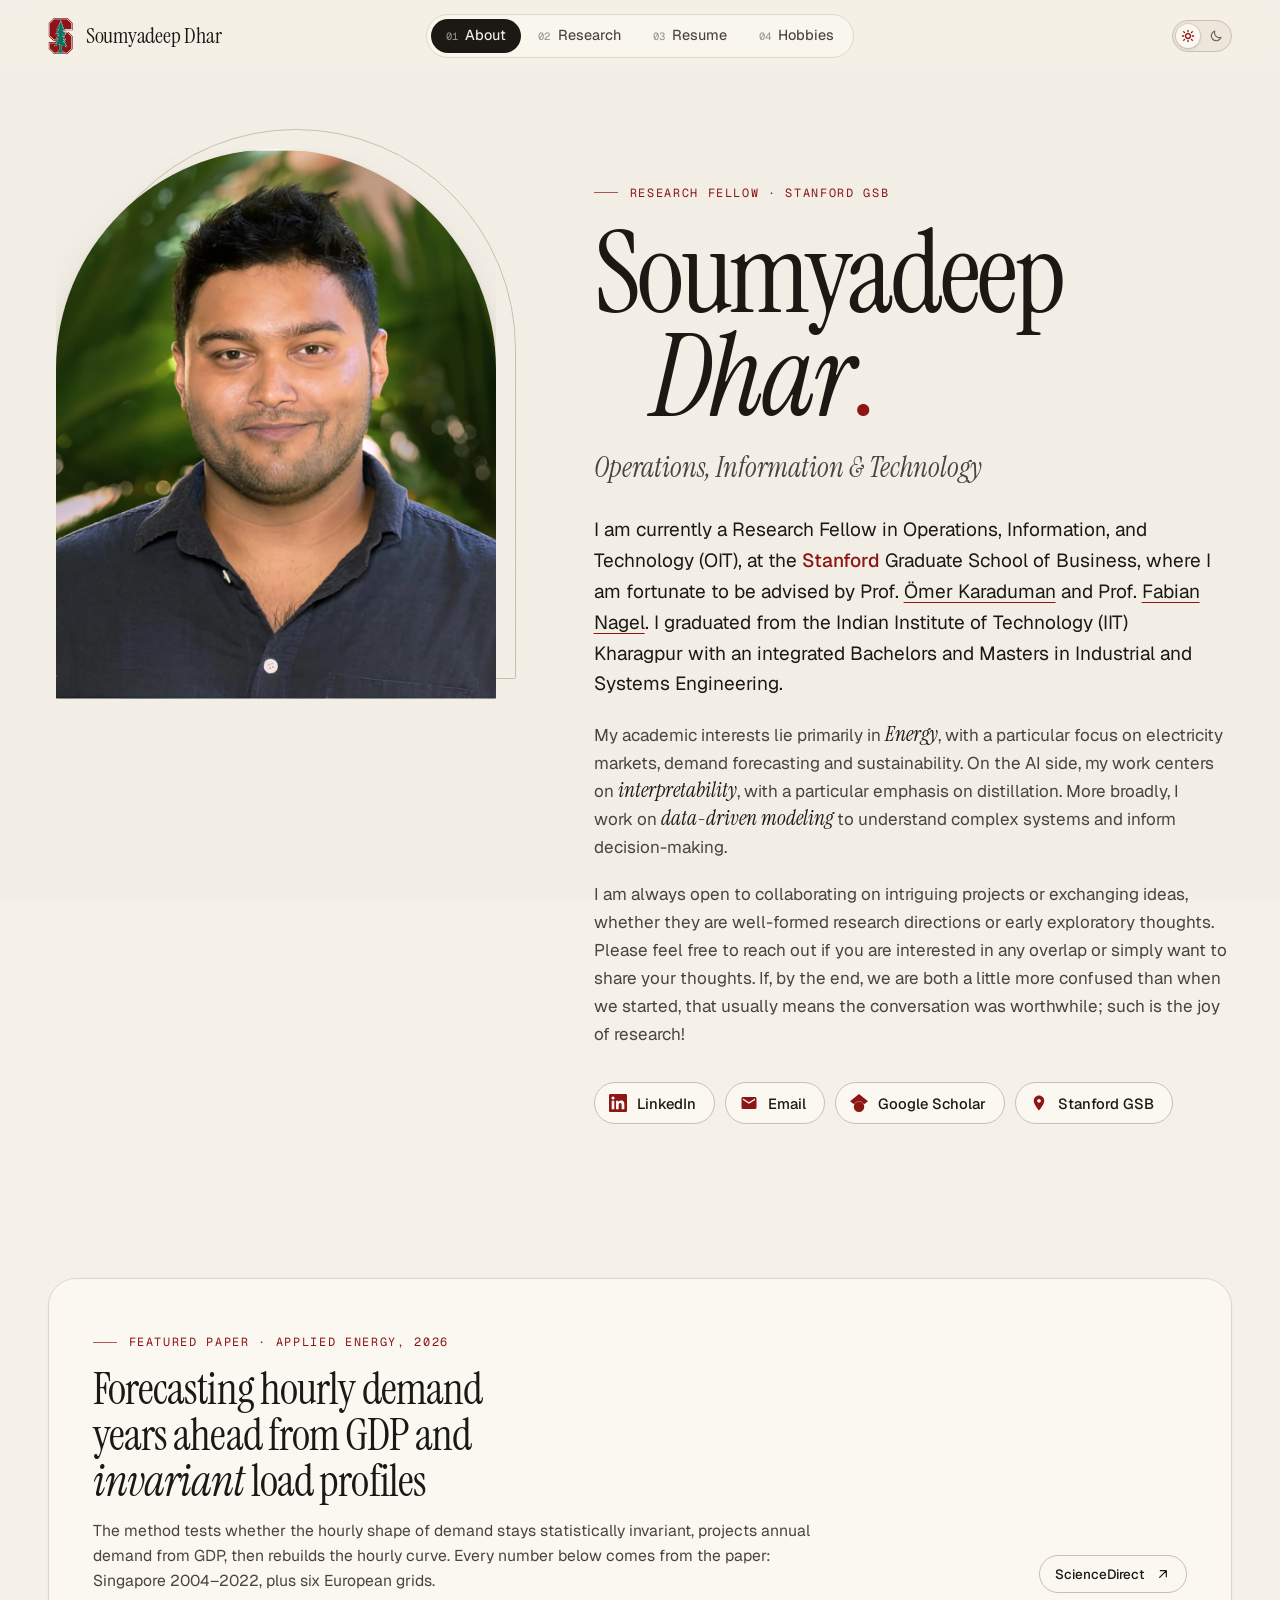
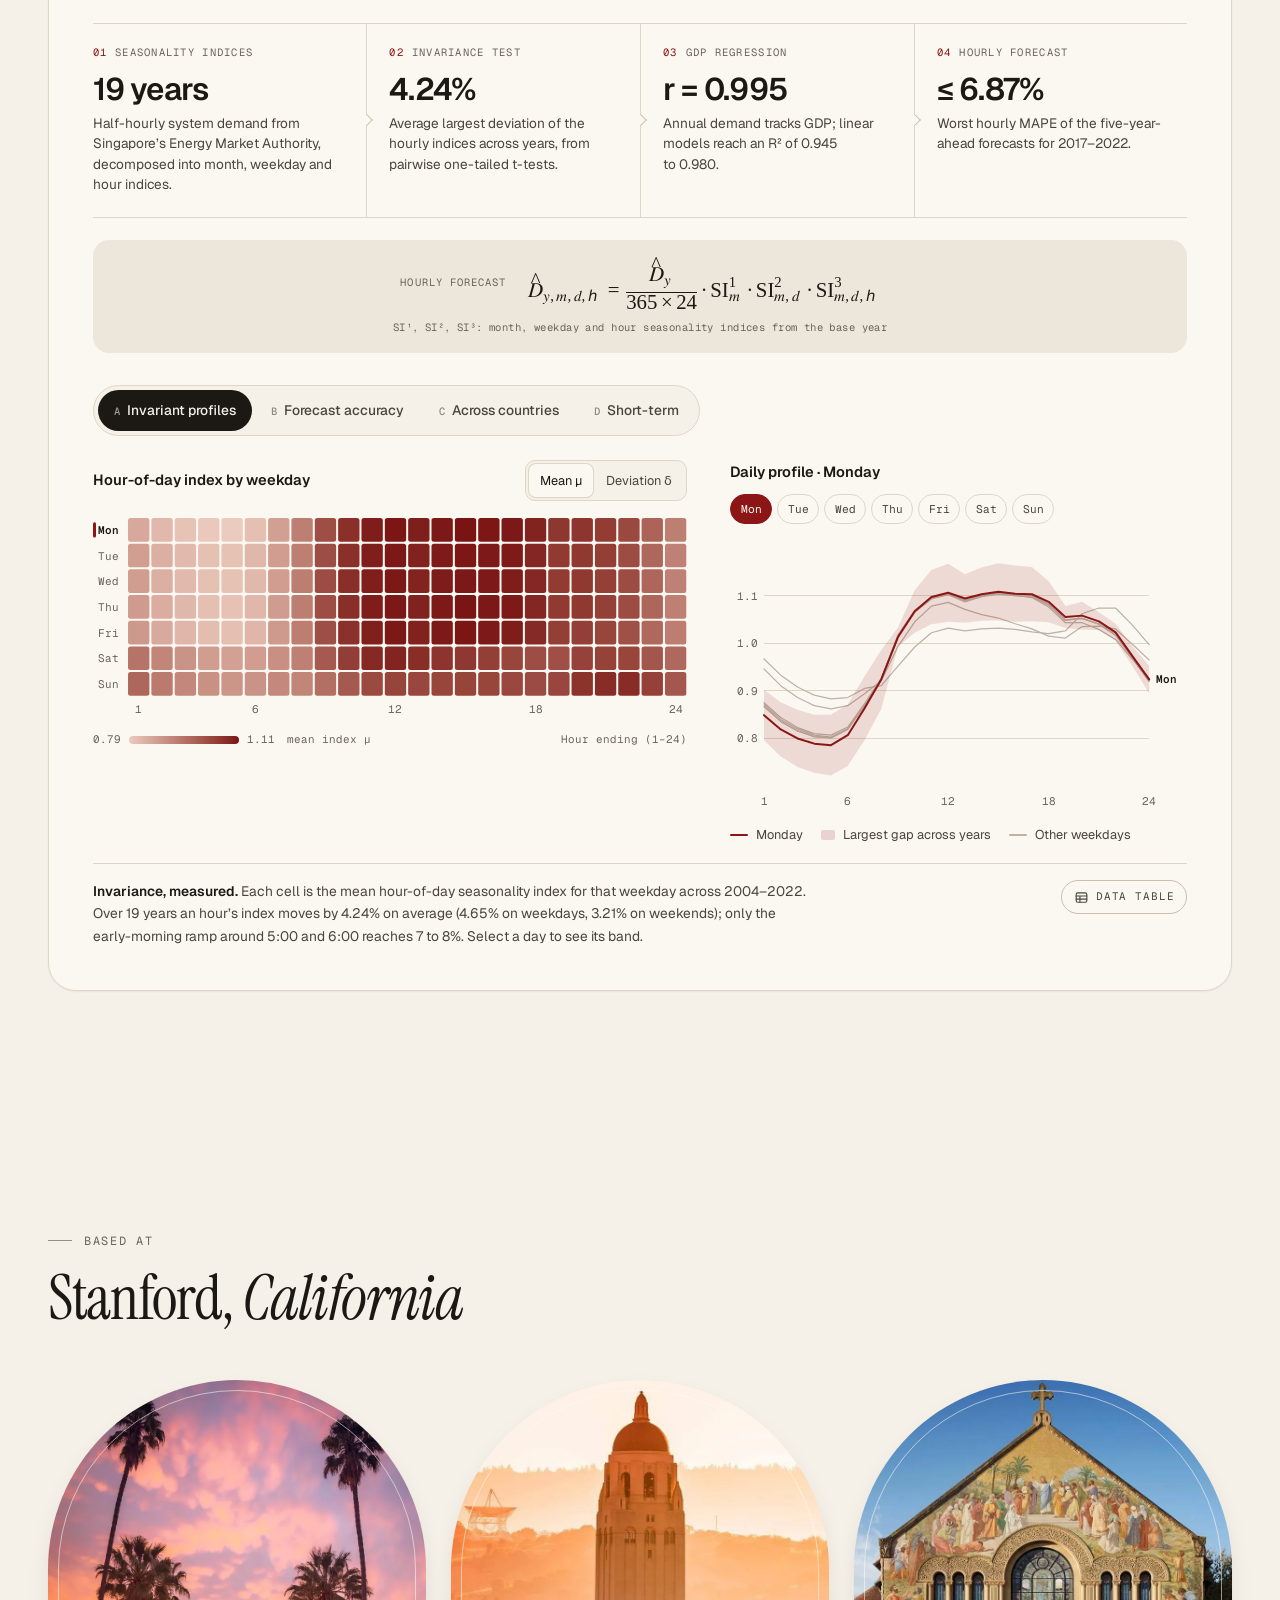
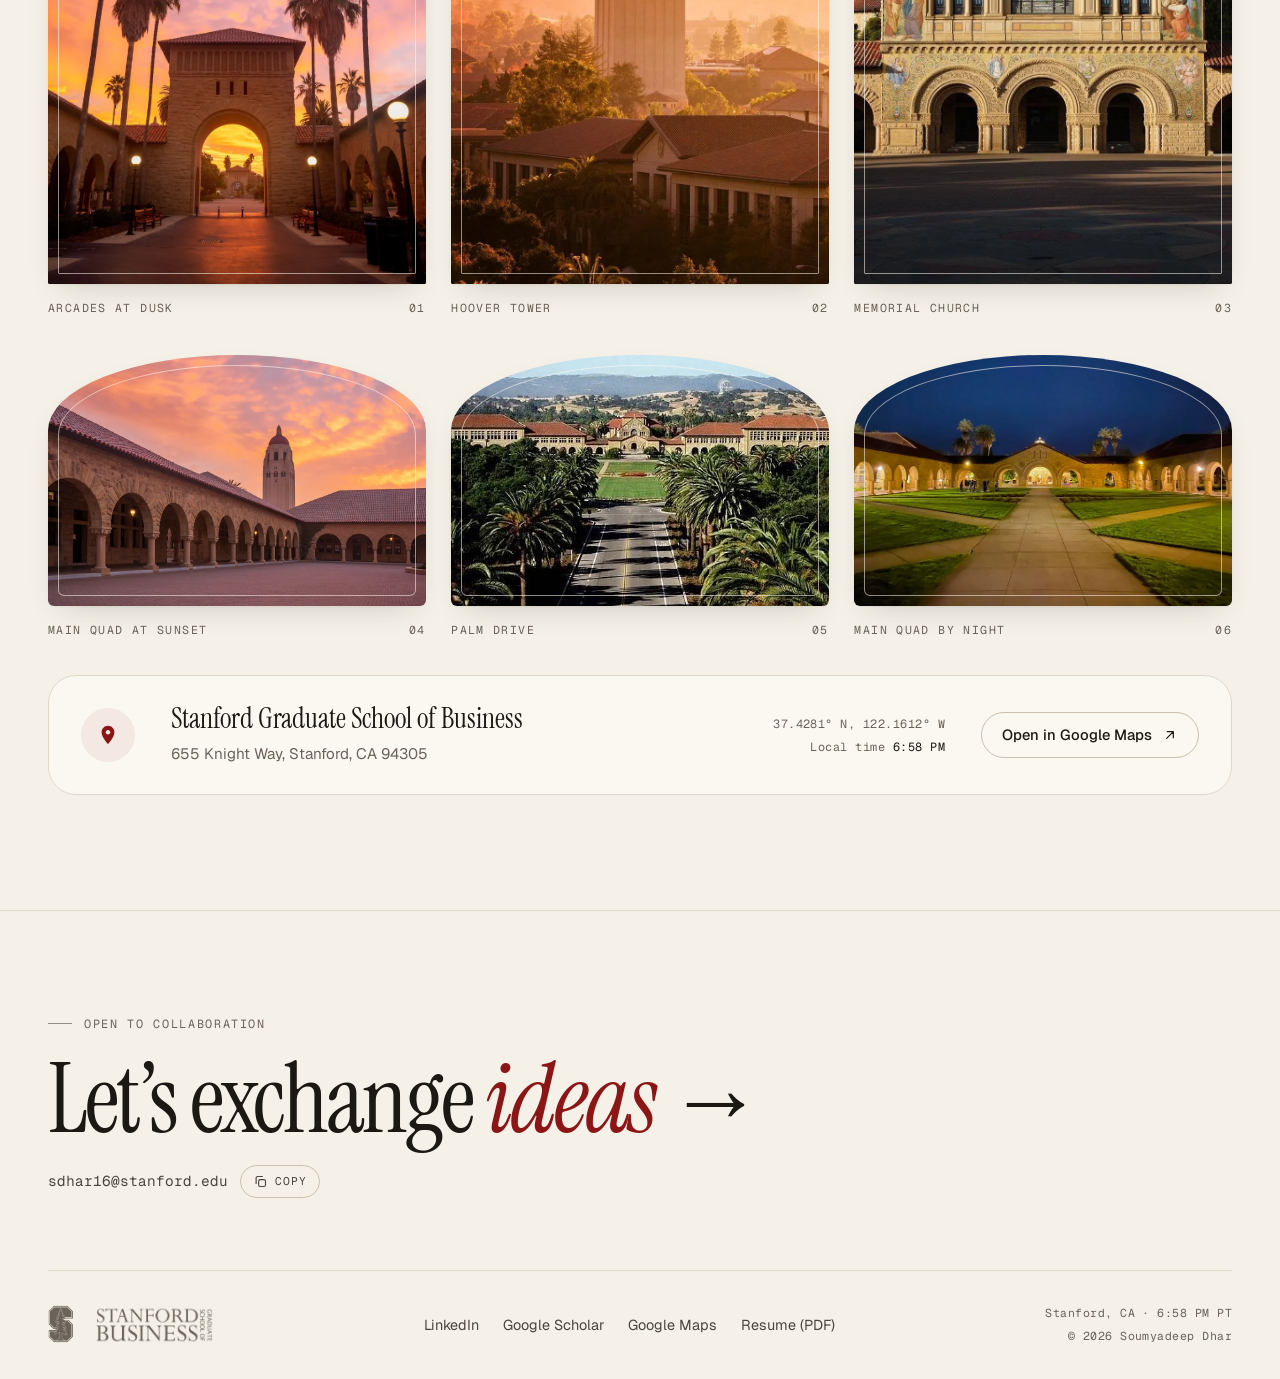
==== commit 99760885: "Add three campus photos, simplify resume page, update resume - Homepage: second row of wide arches (" ====
--- a/index.html
+++ b/index.html
@@ -309,6 +309,21 @@
         </figure>
       </div>
 
+      <div class="arcade arcade--wide">
+        <figure class="reveal">
+          <div class="arch arch--wide arch--frame"><img src="assets/img/stanford-quad-sunset.webp" width="1200" height="800" loading="lazy" decoding="async" alt="The Main Quad's sandstone arcade with Hoover Tower behind it under a fiery orange sunset"></div>
+          <figcaption><span>Main Quad at sunset</span><span>04</span></figcaption>
+        </figure>
+        <figure class="reveal" style="--d:.1s">
+          <div class="arch arch--wide arch--frame"><img src="assets/img/stanford-palm-drive.webp" width="544" height="363" loading="lazy" decoding="async" alt="Aerial view down palm-lined Palm Drive toward the Oval and the Main Quad"></div>
+          <figcaption><span>Palm Drive</span><span>05</span></figcaption>
+        </figure>
+        <figure class="reveal" style="--d:.2s">
+          <div class="arch arch--wide arch--frame"><img src="assets/img/stanford-quad-night.webp" width="800" height="533" loading="lazy" decoding="async" alt="The Main Quad at night, its lit arcades leading to Memorial Church"></div>
+          <figcaption><span>Main Quad by night</span><span>06</span></figcaption>
+        </figure>
+      </div>
+
       <div class="place reveal">
         <span class="place-icon" aria-hidden="true">
           <svg class="ico" viewBox="0 0 24 24"><path fill="currentColor" d="M12 2C8.13 2 5 5.13 5 9c0 5.25 7 13 7 13s7-7.75 7-13c0-3.87-3.13-7-7-7zm0 9.5c-1.38 0-2.5-1.12-2.5-2.5s1.12-2.5 2.5-2.5 2.5 1.12 2.5 2.5-1.12 2.5-2.5 2.5z"/></svg>
--- a/assets/css/style.css
+++ b/assets/css/style.css
@@ -600,6 +600,10 @@
   text-transform: uppercase;
   color: var(--muted);
 }
+/* second row: wide, shallow arches, like the broad arcades of the Main Quad */
+.arcade--wide { margin-top: clamp(22px, 3vw, 38px); }
+.arcade--wide .arch { aspect-ratio: 3 / 2; }
+.arch--wide { border-radius: 50% 50% 6px 6px / 30% 30% 6px 6px; }
 
 .place {
   display: grid;
@@ -1216,22 +1220,9 @@
 }
 
 /* ---------------------------------------------------------------- Resume -- */
-.resume-layout {
-  display: grid;
-  grid-template-columns: 300px minmax(0, 1fr);
-  align-items: start;
-  gap: clamp(32px, 5vw, 72px);
-  padding-bottom: clamp(64px, 9vw, 120px);
-}
-.resume-aside { position: sticky; top: calc(var(--header-h) + 28px); }
-.facts { margin: 0; }
-.facts > div { padding: 18px 0; border-top: 1px solid var(--line); }
-.facts > div:first-child { border-top-color: var(--ink); }
-.facts dt { margin-bottom: 6px; font-family: var(--font-mono); font-size: .68rem; letter-spacing: .13em; text-transform: uppercase; color: var(--muted); }
-.facts dd { margin: 0; font-size: .95rem; line-height: 1.5; color: var(--ink); }
-.facts dd small { display: block; margin-top: 2px; font-size: .86rem; color: var(--muted); }
-
-.resume-viewer { display: grid; gap: clamp(22px, 3vw, 40px); min-width: 0; }
+.resume-layout { padding-bottom: clamp(64px, 9vw, 120px); }
+
+.resume-viewer { display: grid; gap: clamp(22px, 3vw, 40px); max-width: 880px; min-width: 0; margin-inline: auto; }
 .sheet-wrap { margin: 0; }
 .sheet {
   position: relative;
@@ -1685,10 +1676,6 @@
   .themes { grid-template-columns: 1fr; gap: 0; }
   .theme { display: grid; grid-template-columns: 110px minmax(0, 1fr); gap: 4px 28px; padding-block: 24px; }
   .theme-top { grid-row: span 2; flex-direction: column; gap: 14px; margin: 0; }
-  .resume-layout { grid-template-columns: 1fr; }
-  .resume-aside { position: static; }
-  .facts { display: grid; grid-template-columns: repeat(2, minmax(0, 1fr)); column-gap: 32px; }
-  .facts > div:nth-child(2) { border-top-color: var(--ink); }
   .stage-grid, .pitch-grid { grid-template-columns: 1fr; }
   .arch--guitar { width: min(100%, 360px); }
   .place { grid-template-columns: auto minmax(0, 1fr); }
@@ -1740,6 +1727,7 @@
   }
   .arcade::-webkit-scrollbar { display: none; }
   .arcade figure { scroll-snap-align: center; }
+  .arcade--wide { grid-auto-columns: 86%; }
   .place { grid-template-columns: 1fr; text-align: left; }
   .place-icon { display: none; }
   .place-meta { grid-column: auto; }
@@ -1756,8 +1744,6 @@
   .pub-index { padding-top: 0; }
   .pub-links { justify-self: start; margin-top: 8px; }
   .scholar-cta { flex-direction: column; align-items: flex-start; }
-  .facts { grid-template-columns: 1fr; }
-  .facts > div:nth-child(2) { border-top-color: var(--line); }
 
   .sides { grid-template-columns: 1fr; gap: 12px; }
   .side { gap: 16px; padding: 16px 18px; }
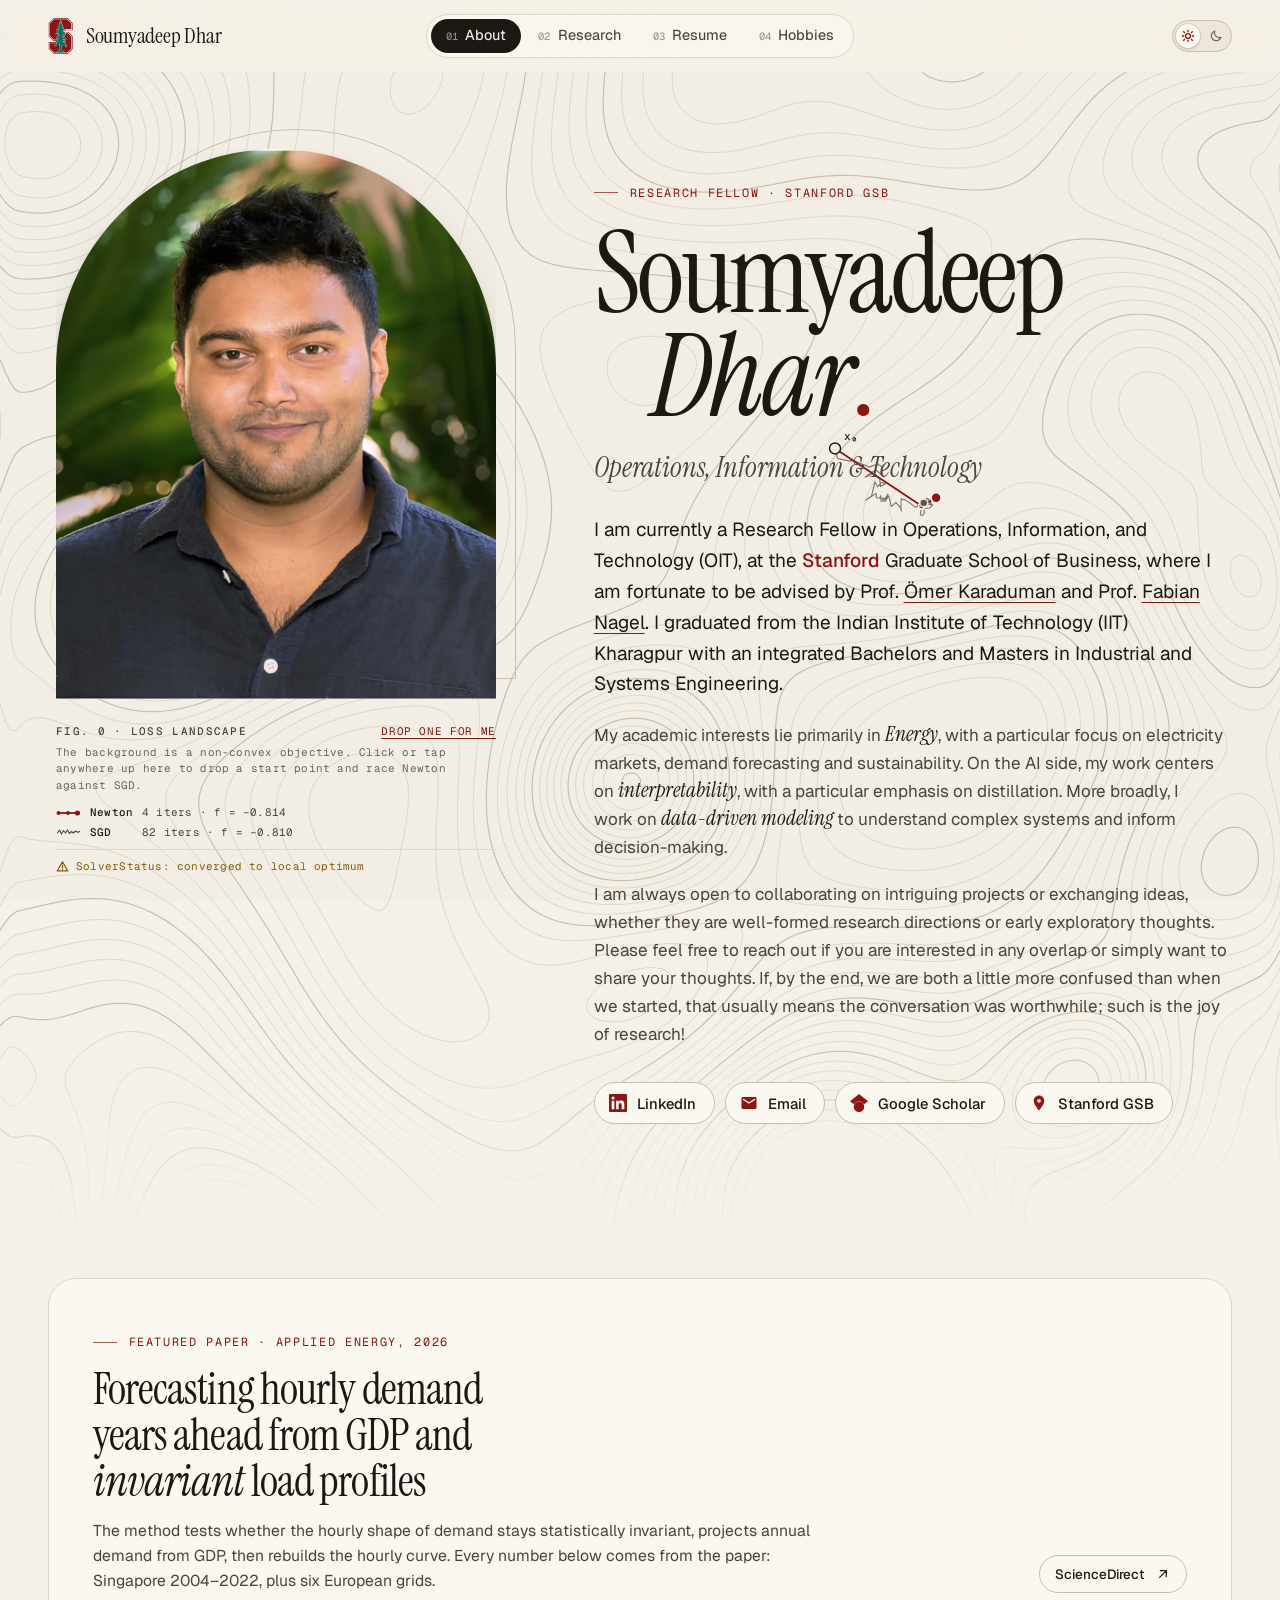
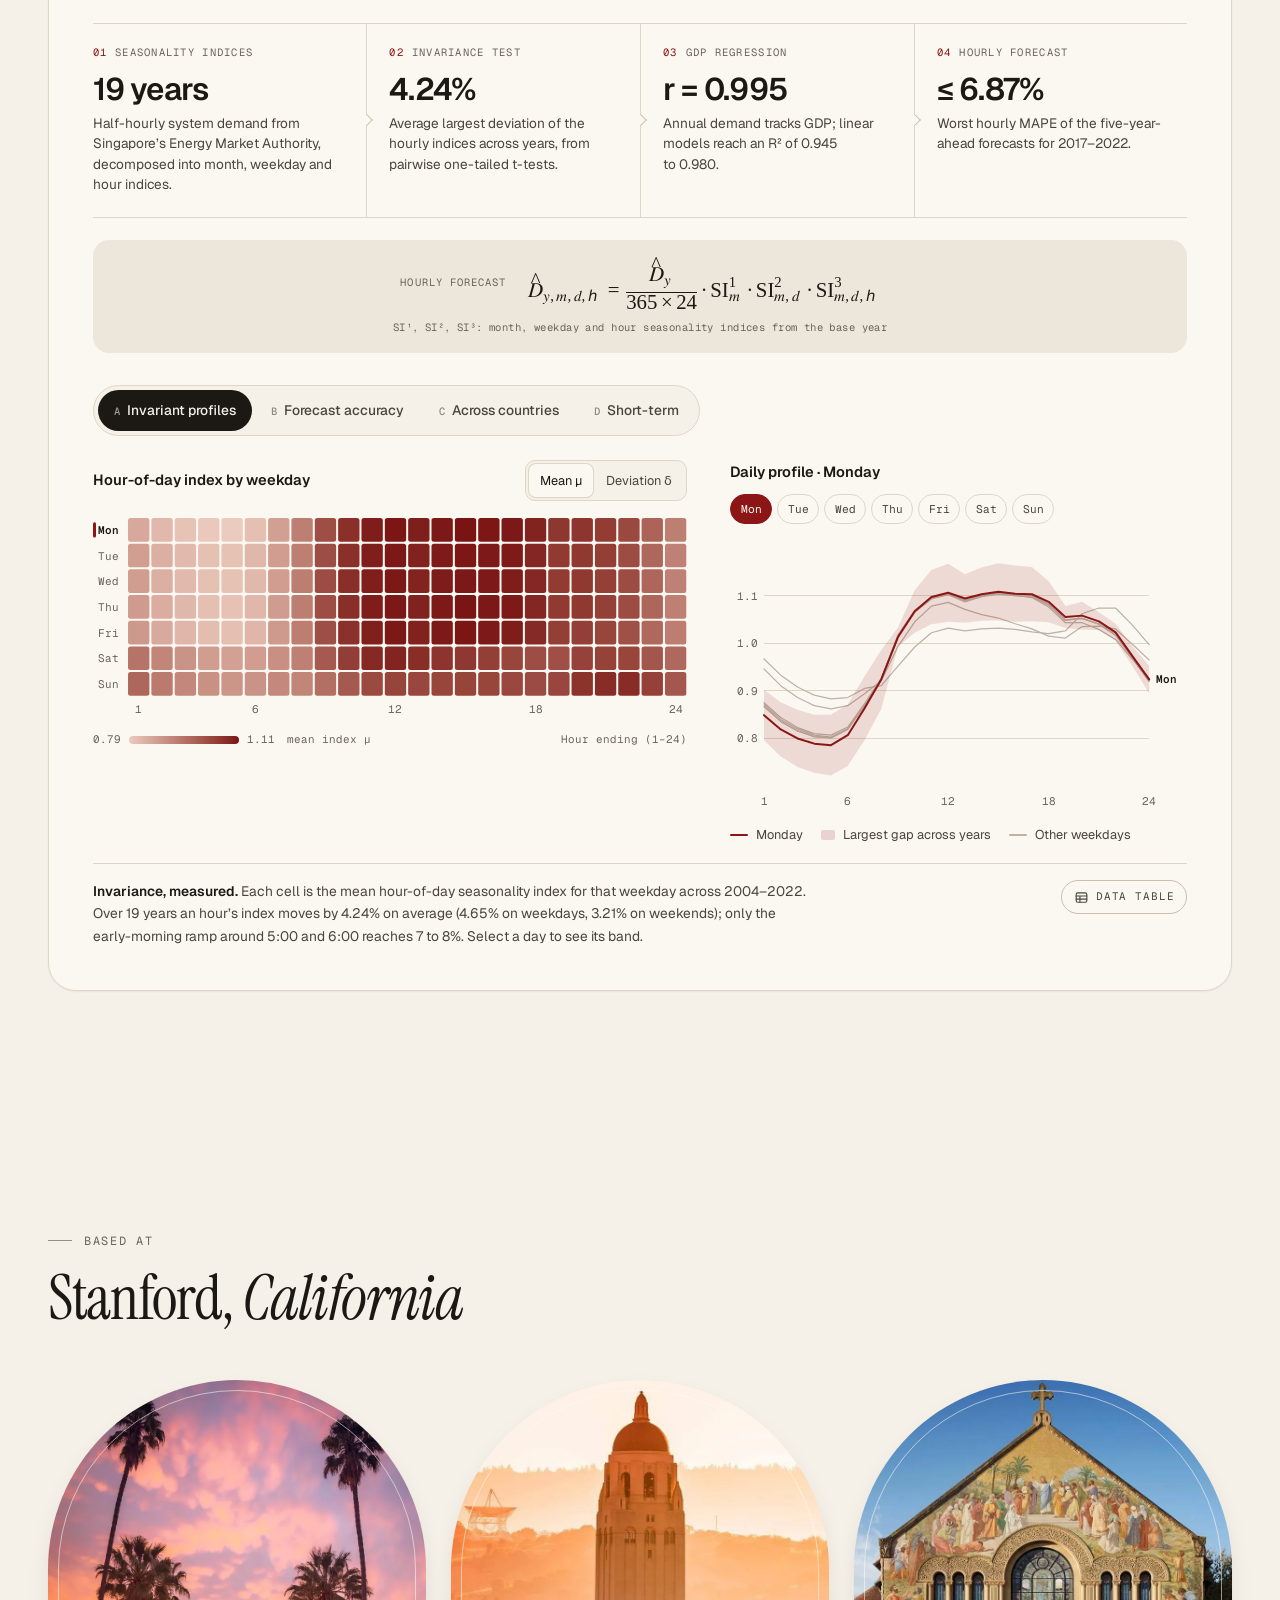
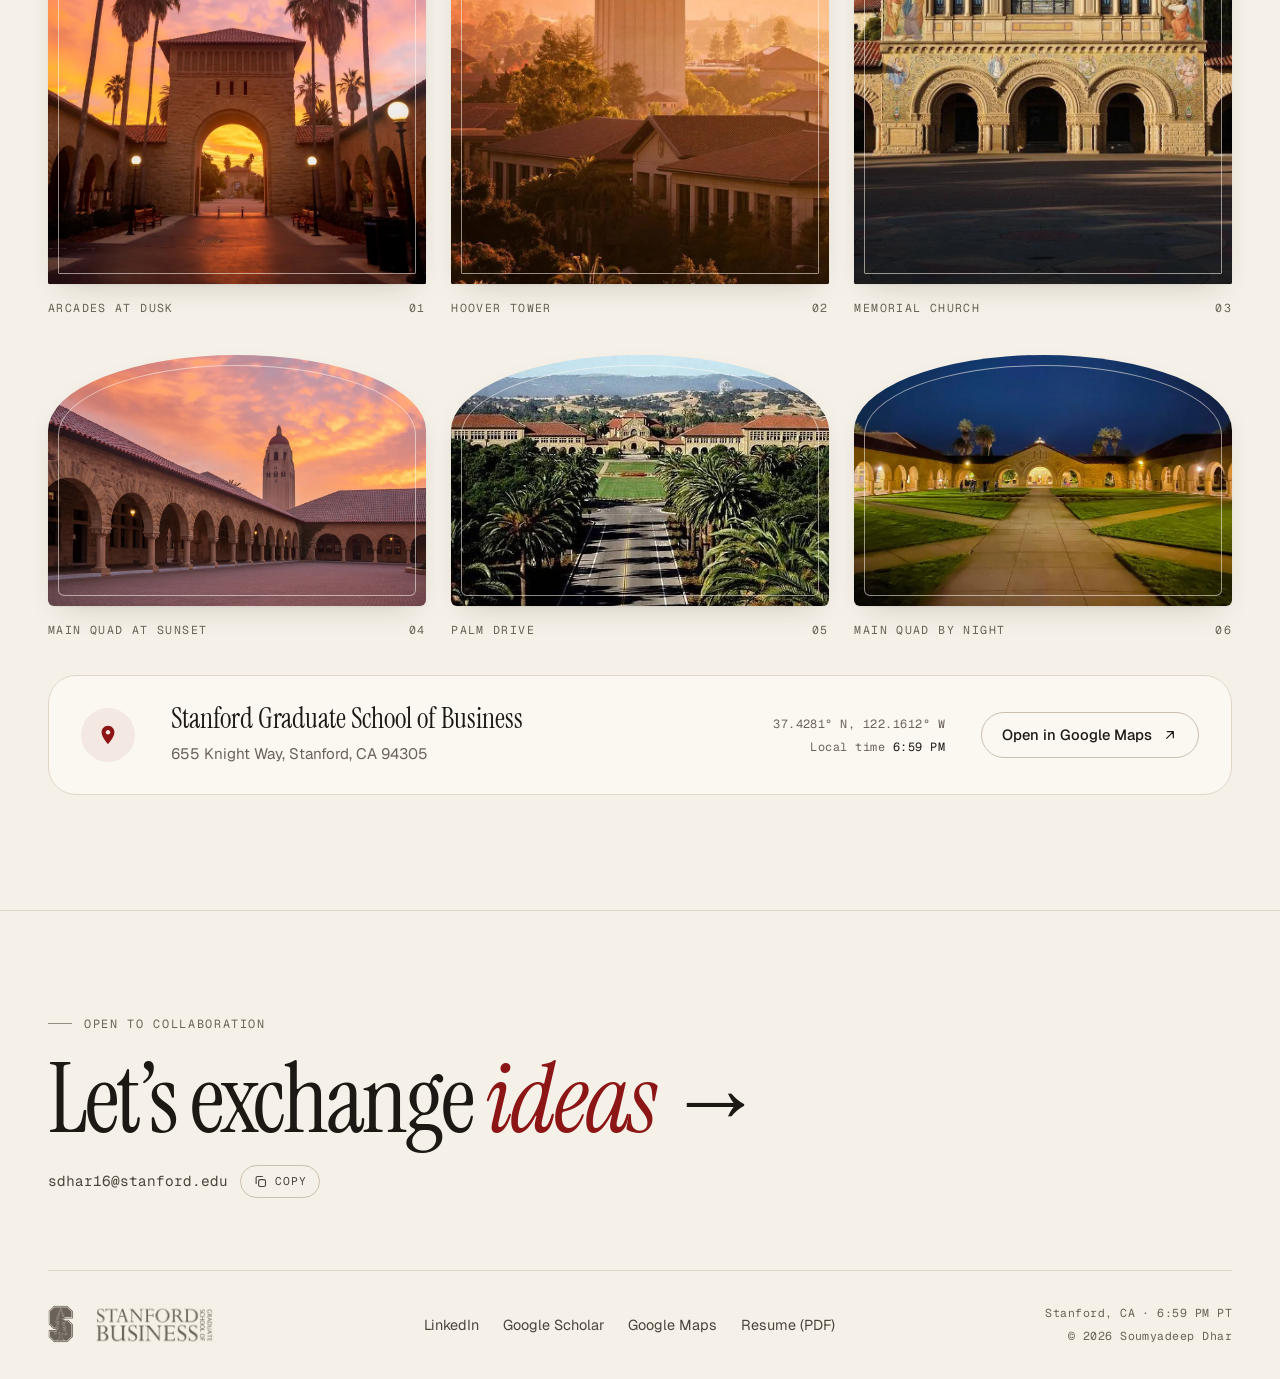
==== commit 5532500e: "Add loss-landscape hero background and Reviewer 2 mode Homepage: the hero background is now a contou" ====
--- a/index.html
+++ b/index.html
@@ -54,6 +54,7 @@
   </script>
   <script src="assets/js/main.js" defer></script>
   <script src="assets/js/paperfig.js" defer></script>
+  <script src="assets/js/field.js" defer></script>
 </head>
 <body>
   <a class="skip-link" href="#main">Skip to content</a>
@@ -83,11 +84,38 @@
 
   <main id="main">
     <!-- Hero ---------------------------------------------------------------->
+    <div class="hero-wrap" data-field>
+    <div class="field" aria-hidden="true">
+      <canvas class="field-base"></canvas>
+      <canvas class="field-paths"></canvas>
+    </div>
+
     <section class="hero container" aria-labelledby="hero-title">
       <div class="hero-media reveal">
         <figure class="arch portrait reveal-arch">
           <img src="assets/img/portrait.webp" width="960" height="1200" alt="Portrait of Soumyadeep Dhar" fetchpriority="high" decoding="async">
         </figure>
+
+        <div class="field-note" data-field-note>
+          <div class="field-head">
+            <b class="field-title">Fig. 0 · Loss landscape</b>
+            <button class="field-run" type="button" data-field-run>Drop one for me</button>
+          </div>
+          <p class="field-cap">The background is a non-convex objective. Click or tap anywhere up here to drop a start point and race Newton against SGD.</p>
+          <ul class="field-legend">
+            <li title="Newton's method with an eigenvalue-modified Hessian and Armijo backtracking line search">
+              <svg class="fl-key fl-key--newton" viewBox="0 0 24 10" aria-hidden="true"><path d="M2 5h20" fill="none" stroke="currentColor" stroke-width="1.8"/><circle cx="2.5" cy="5" r="2"/><circle cx="12" cy="5" r="2"/><circle cx="21.5" cy="5" r="2.6"/></svg>
+              <span class="fl-name">Newton</span>
+              <span class="fl-val" data-out="newton" data-idle="modified Hessian, line search">modified Hessian, line search</span>
+            </li>
+            <li title="Gradient descent with annealed Gaussian gradient noise">
+              <svg class="fl-key fl-key--sgd" viewBox="0 0 24 10" aria-hidden="true"><path d="M1.5 6l2-3 2 4 2-3.5 2 2.5 2-3 2 3.5 2-2 2 1.5 2-2 2 1.2 2-.6" fill="none" stroke="currentColor" stroke-width="1.1" stroke-linejoin="round" stroke-linecap="round"/></svg>
+              <span class="fl-name">SGD</span>
+              <span class="fl-val" data-out="sgd" data-idle="noisy gradient, annealed">noisy gradient, annealed</span>
+            </li>
+          </ul>
+          <p class="field-status" data-out="status" role="status">SolverStatus: idle</p>
+        </div>
       </div>
 
       <div class="hero-text">
@@ -129,6 +157,7 @@
         </ul>
       </div>
     </section>
+    </div>
 
     <!-- Featured paper: interactive figure (data from the Applied Energy paper) ------>
     <section id="featured" class="section section--tight-top container" aria-labelledby="pf-title">
--- a/assets/css/style.css
+++ b/assets/css/style.css
@@ -32,6 +32,7 @@
   --accent-soft: rgba(140, 21, 21, .07);
   --ok: #276C44;
   --warn: #8A5A00;
+  --pen: #B42318;
   --header-bg: rgba(245, 241, 232, .8);
   --shadow-sm: 0 1px 2px rgba(40, 30, 20, .06);
   --shadow: 0 1px 2px rgba(40, 30, 20, .05), 0 12px 32px -14px rgba(40, 30, 20, .22);
@@ -84,6 +85,7 @@
   --accent-soft: rgba(239, 124, 112, .1);
   --ok: #7FD1A0;
   --warn: #E9B95C;
+  --pen: #F2695C;
   --header-bg: rgba(18, 17, 15, .74);
   --shadow-sm: 0 1px 2px rgba(0, 0, 0, .5);
   --shadow: 0 1px 2px rgba(0, 0, 0, .4), 0 14px 36px -14px rgba(0, 0, 0, .75);
@@ -118,6 +120,7 @@
     --accent-soft: rgba(239, 124, 112, .1);
     --ok: #7FD1A0;
     --warn: #E9B95C;
+    --pen: #F2695C;
     --header-bg: rgba(18, 17, 15, .74);
     --shadow-sm: 0 1px 2px rgba(0, 0, 0, .5);
     --shadow: 0 1px 2px rgba(0, 0, 0, .4), 0 14px 36px -14px rgba(0, 0, 0, .75);
@@ -545,7 +548,8 @@
 .hero-media::before {
   content: "";
   position: absolute;
-  inset: 0;
+  inset: 0 0 auto;
+  aspect-ratio: 4 / 5; /* the portrait only, not the caption below it */
   z-index: -1;
   transform: translate(20px, -20px);
   border: 1px solid var(--line-strong);
@@ -565,6 +569,79 @@
   line-height: 1.25;
   color: var(--ink-2);
 }
+
+/* ------------------------------------------ Hero field (loss landscape) -- */
+/* A topographic map of a non-convex objective sits behind the hero; clicks
+   drop a start point for a Newton vs SGD race (assets/js/field.js). */
+.hero-wrap { position: relative; isolation: isolate; cursor: crosshair; }
+.hero-wrap :is(p, h1, .connect, .portrait, .field-note) { cursor: auto; }
+.field {
+  position: absolute;
+  inset: calc(var(--header-h) * -1) 0 0;
+  z-index: -1;
+  pointer-events: none;
+  -webkit-mask-image: linear-gradient(to bottom, #000 0, #000 calc(100% - 220px), transparent);
+  mask-image: linear-gradient(to bottom, #000 0, #000 calc(100% - 220px), transparent);
+}
+.field canvas { position: absolute; inset: 0; width: 100%; height: 100%; }
+
+.field-note {
+  margin-top: 24px;
+  font-family: var(--font-mono);
+  font-size: .68rem;
+  line-height: 1.55;
+  letter-spacing: .02em;
+  color: var(--muted);
+}
+.field-head {
+  display: flex;
+  flex-wrap: wrap;
+  align-items: baseline;
+  justify-content: space-between;
+  gap: 4px 16px;
+  margin-bottom: 4px;
+}
+.field-title {
+  font-weight: 500;
+  letter-spacing: .12em;
+  text-transform: uppercase;
+  color: var(--ink-2);
+}
+.field-cap { margin: 0 0 10px; }
+.field-legend { display: grid; gap: 3px; margin: 0; padding: 0; list-style: none; }
+.field-legend li { display: grid; grid-template-columns: 24px 6ch minmax(0, 1fr); align-items: center; gap: 10px; }
+.fl-key { width: 24px; height: 10px; }
+.fl-key--newton { color: var(--accent); fill: currentColor; }
+.fl-key--sgd { color: var(--ink-2); }
+.fl-name { color: var(--ink); font-weight: 500; }
+.fl-val { font-variant-numeric: tabular-nums; color: var(--ink-2); }
+.field-status {
+  display: flex;
+  align-items: center;
+  gap: 7px;
+  min-height: 1.55em;
+  margin: 8px 0 0;
+  padding-top: 8px;
+  border-top: 1px solid var(--line);
+}
+.field-status svg { width: 13px; height: 13px; flex: none; }
+.field-status.is-warn { color: var(--warn); }
+.field-status.is-ok { color: var(--ok); }
+.field-run {
+  padding: 0;
+  border: 0;
+  background: none;
+  font: inherit;
+  letter-spacing: .06em;
+  text-transform: uppercase;
+  color: var(--accent);
+  text-decoration: underline;
+  text-decoration-thickness: 1px;
+  text-underline-offset: .3em;
+  cursor: pointer;
+}
+.field-run:hover { text-decoration-thickness: 2px; }
+html:not(.js) .field, html:not(.js) .field-note { display: none; }
 
 /* --------------------------------------------------------------- Section -- */
 .section { padding-block: clamp(56px, 9vw, 120px); }
@@ -889,6 +966,140 @@
   background: var(--bg-soft);
 }
 .scholar-cta p { margin: 0; font-family: var(--font-display); font-size: clamp(1.4rem, 1.1rem + 1vw, 1.9rem); line-height: 1.15; }
+
+/* ------------------------------------------------------ Reviewer 2 mode -- */
+/* A switch on the research page: red-pen margin notes on each paper, each
+   answered by an author response. Notes stay display:none until it is on. */
+.page-head { position: relative; }
+.r2-bar { display: flex; flex-wrap: wrap; align-items: center; gap: 10px 16px; margin-top: 30px; }
+.r2-switch {
+  display: inline-flex;
+  align-items: center;
+  gap: 10px;
+  padding: 7px 7px 7px 14px;
+  border: 1px solid var(--line-strong);
+  border-radius: 999px;
+  background: var(--surface);
+  font-family: var(--font-mono);
+  font-size: .7rem;
+  line-height: 1;
+  letter-spacing: .1em;
+  text-transform: uppercase;
+  color: var(--ink-2);
+  cursor: pointer;
+  -webkit-tap-highlight-color: transparent;
+  transition: border-color .3s, color .3s;
+}
+.r2-switch:hover { border-color: var(--muted); color: var(--ink); }
+.r2-pen { width: 15px; height: 15px; flex: none; color: var(--pen); }
+.r2-track {
+  position: relative;
+  width: 36px;
+  height: 22px;
+  flex: none;
+  border-radius: 999px;
+  background: var(--bg-soft);
+  box-shadow: inset 0 0 0 1px var(--line-strong);
+  transition: background-color .3s, box-shadow .3s;
+}
+.r2-thumb {
+  position: absolute;
+  top: 3px;
+  left: 3px;
+  width: 16px;
+  height: 16px;
+  border-radius: 50%;
+  background: var(--surface);
+  box-shadow: 0 1px 2px rgba(0, 0, 0, .18), 0 0 0 1px var(--line-strong);
+  transition: transform .45s var(--ease), box-shadow .3s;
+}
+.r2-switch[aria-checked="true"] { border-color: color-mix(in srgb, var(--pen) 50%, transparent); color: var(--pen); }
+.r2-switch[aria-checked="true"] .r2-track { background: var(--pen); box-shadow: none; }
+.r2-switch[aria-checked="true"] .r2-thumb { transform: translateX(14px); box-shadow: 0 1px 2px rgba(0, 0, 0, .25); }
+.r2-hint { margin: 0; font-family: var(--font-mono); font-size: .68rem; letter-spacing: .03em; color: var(--muted); }
+html:not(.js) .r2-bar { display: none; }
+
+.r2 { display: none; grid-column: 2 / -1; margin-top: 14px; }
+.r2-on .r2 { display: block; }
+.r2-head {
+  display: flex;
+  align-items: center;
+  gap: 8px;
+  margin: 0 0 14px;
+  font-family: var(--font-mono);
+  font-size: .66rem;
+  letter-spacing: .14em;
+  text-transform: uppercase;
+  color: var(--pen);
+}
+.r2-head svg { width: 14px; height: 14px; flex: none; }
+.r2-notes {
+  display: grid;
+  grid-template-columns: repeat(3, minmax(0, 1fr));
+  gap: 22px clamp(20px, 3vw, 40px);
+  margin: 0;
+  padding: 0;
+  list-style: none;
+}
+.r2-note { padding-top: 14px; border-top: 1.5px dashed color-mix(in srgb, var(--pen) 50%, transparent); }
+.r2-q {
+  margin: 0 0 10px;
+  font-family: "Caveat", "Bradley Hand", "Segoe Print", var(--font-display);
+  font-size: 1.45rem;
+  font-weight: 600;
+  line-height: 1.1;
+  color: var(--pen);
+  transform: rotate(-1.2deg);
+  transform-origin: 0 0;
+}
+.r2-note:nth-child(2) .r2-q { transform: rotate(.7deg); }
+.r2-note:nth-child(3) .r2-q { transform: rotate(-.4deg); }
+.r2-a { margin: 0; font-size: .86rem; line-height: 1.55; color: var(--ink-2); }
+.r2-a b { font-weight: 600; color: var(--ink); }
+.r2-a sup { font-size: .7em; line-height: 0; }
+
+/* red-pen marks: a wavy underline in titles, a loop around each paper number */
+.r2-mark {
+  text-decoration: underline wavy transparent;
+  text-decoration-thickness: 1.5px;
+  text-underline-offset: .2em;
+  text-decoration-skip-ink: none;
+  transition: text-decoration-color .5s var(--ease) .15s;
+}
+.r2-on .r2-mark { text-decoration-color: var(--pen); }
+.pub-index { position: relative; }
+.pub-index::after {
+  content: "";
+  position: absolute;
+  left: -15px;
+  top: 1px;
+  width: 46px;
+  height: 34px;
+  background: var(--pen);
+  -webkit-mask: url("data:image/svg+xml,%3Csvg xmlns='http://www.w3.org/2000/svg' viewBox='0 0 60 44'%3E%3Cpath d='M33 6C18 4 5 11 5 22s13 18 27 17 23-8 23-18S44 5 30 7c-6 1-11 3-14 6' fill='none' stroke='%23000' stroke-width='2.6' stroke-linecap='round'/%3E%3C/svg%3E") center / 100% 100% no-repeat;
+  mask: url("data:image/svg+xml,%3Csvg xmlns='http://www.w3.org/2000/svg' viewBox='0 0 60 44'%3E%3Cpath d='M33 6C18 4 5 11 5 22s13 18 27 17 23-8 23-18S44 5 30 7c-6 1-11 3-14 6' fill='none' stroke='%23000' stroke-width='2.6' stroke-linecap='round'/%3E%3C/svg%3E") center / 100% 100% no-repeat;
+  opacity: 0;
+  transform: rotate(-6deg) scale(.85);
+  transition: opacity .3s, transform .5s var(--ease);
+  pointer-events: none;
+}
+.r2-on .pub-index::after { opacity: 1; transform: rotate(-6deg) scale(1); }
+
+@media (prefers-reduced-motion: no-preference) {
+  .r2-on .r2-note { animation: r2-in .5s var(--ease) both; animation-delay: calc(var(--i, 0) * 110ms); }
+  .r2-on .r2-q { animation: r2-write 1s var(--ease) both; animation-delay: calc(var(--i, 0) * 110ms + 120ms); }
+}
+@keyframes r2-in { from { opacity: 0; transform: translateY(8px); } }
+@keyframes r2-write { from { clip-path: inset(-12% 100% -12% 0); } to { clip-path: inset(-12% 0 -12% 0); } }
+
+@media (min-width: 1024px) {
+  .r2-bar { position: absolute; right: var(--gutter); bottom: clamp(28px, 4vw, 56px); flex-direction: column; align-items: flex-end; gap: 8px; margin: 0; }
+}
+@media (max-width: 759px) {
+  .r2 { grid-column: auto; }
+  .r2-notes { grid-template-columns: 1fr; gap: 18px; }
+  .pub-index::after { top: -9px; }
+}
 
 /* ------------------------------------------- Featured paper: figure -- */
 .paperfig {
@@ -1711,6 +1922,7 @@
   .hero { grid-template-columns: 1fr; gap: 44px; padding-top: 28px; }
   .hero-media { position: relative; top: 0; width: min(74vw, 320px); }
   .hero-media::before { transform: translate(14px, -14px); }
+  .field-note { position: relative; left: 50%; width: min(calc(100vw - var(--gutter) * 2), 520px); transform: translateX(-50%); }
   .connect { display: grid; grid-template-columns: repeat(2, minmax(0, 1fr)); gap: 8px; }
   .chip { width: 100%; justify-content: center; padding: 12px 10px; font-size: .88rem; }
   .chip .long { display: none; }
@@ -1769,7 +1981,7 @@
 
 /* ----------------------------------------------------------------- Print -- */
 @media print {
-  .site-header, .site-nav, .theme-switch, .footer-cta, .marquee, .video-play { display: none !important; }
+  .site-header, .site-nav, .theme-switch, .footer-cta, .marquee, .video-play, .field, .field-note, .r2-bar { display: none !important; }
   body::before { display: none; }
   .js .reveal, .js .reveal-arch { opacity: 1 !important; transform: none !important; clip-path: none !important; }
 }
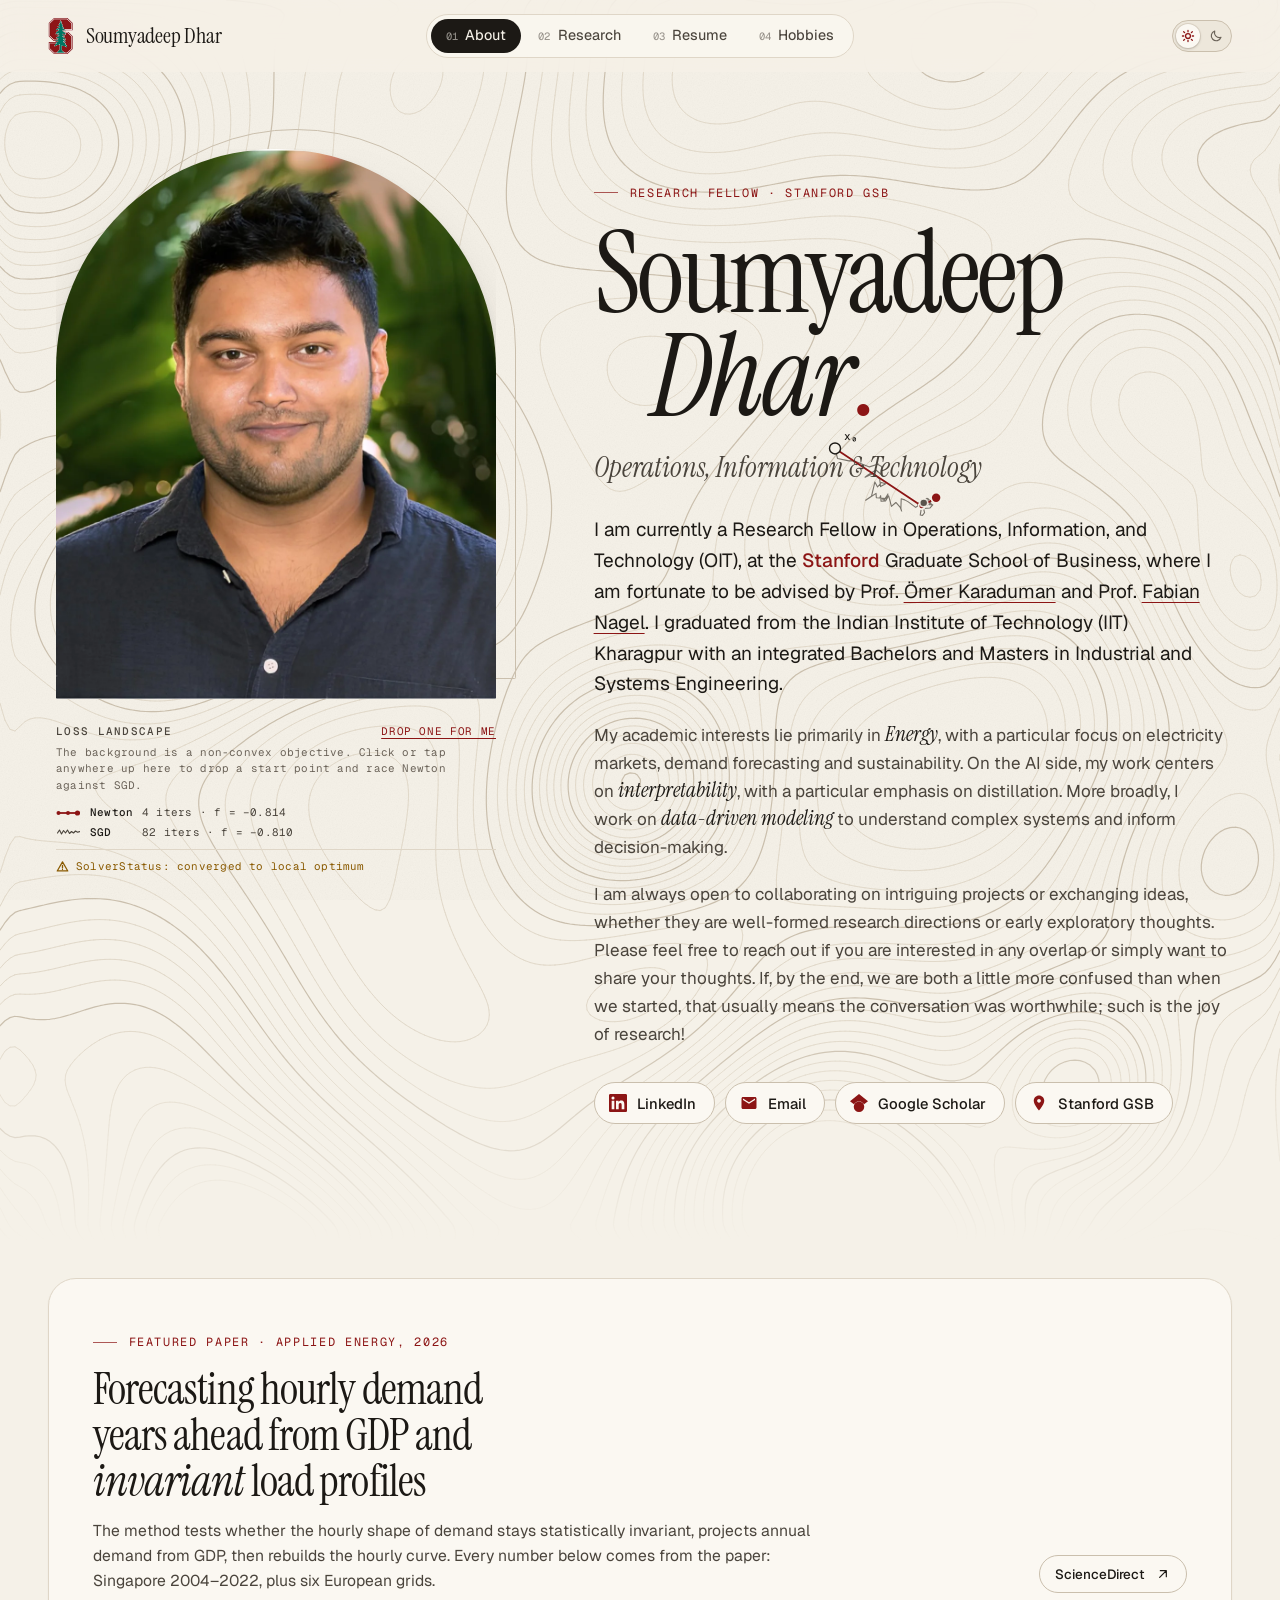
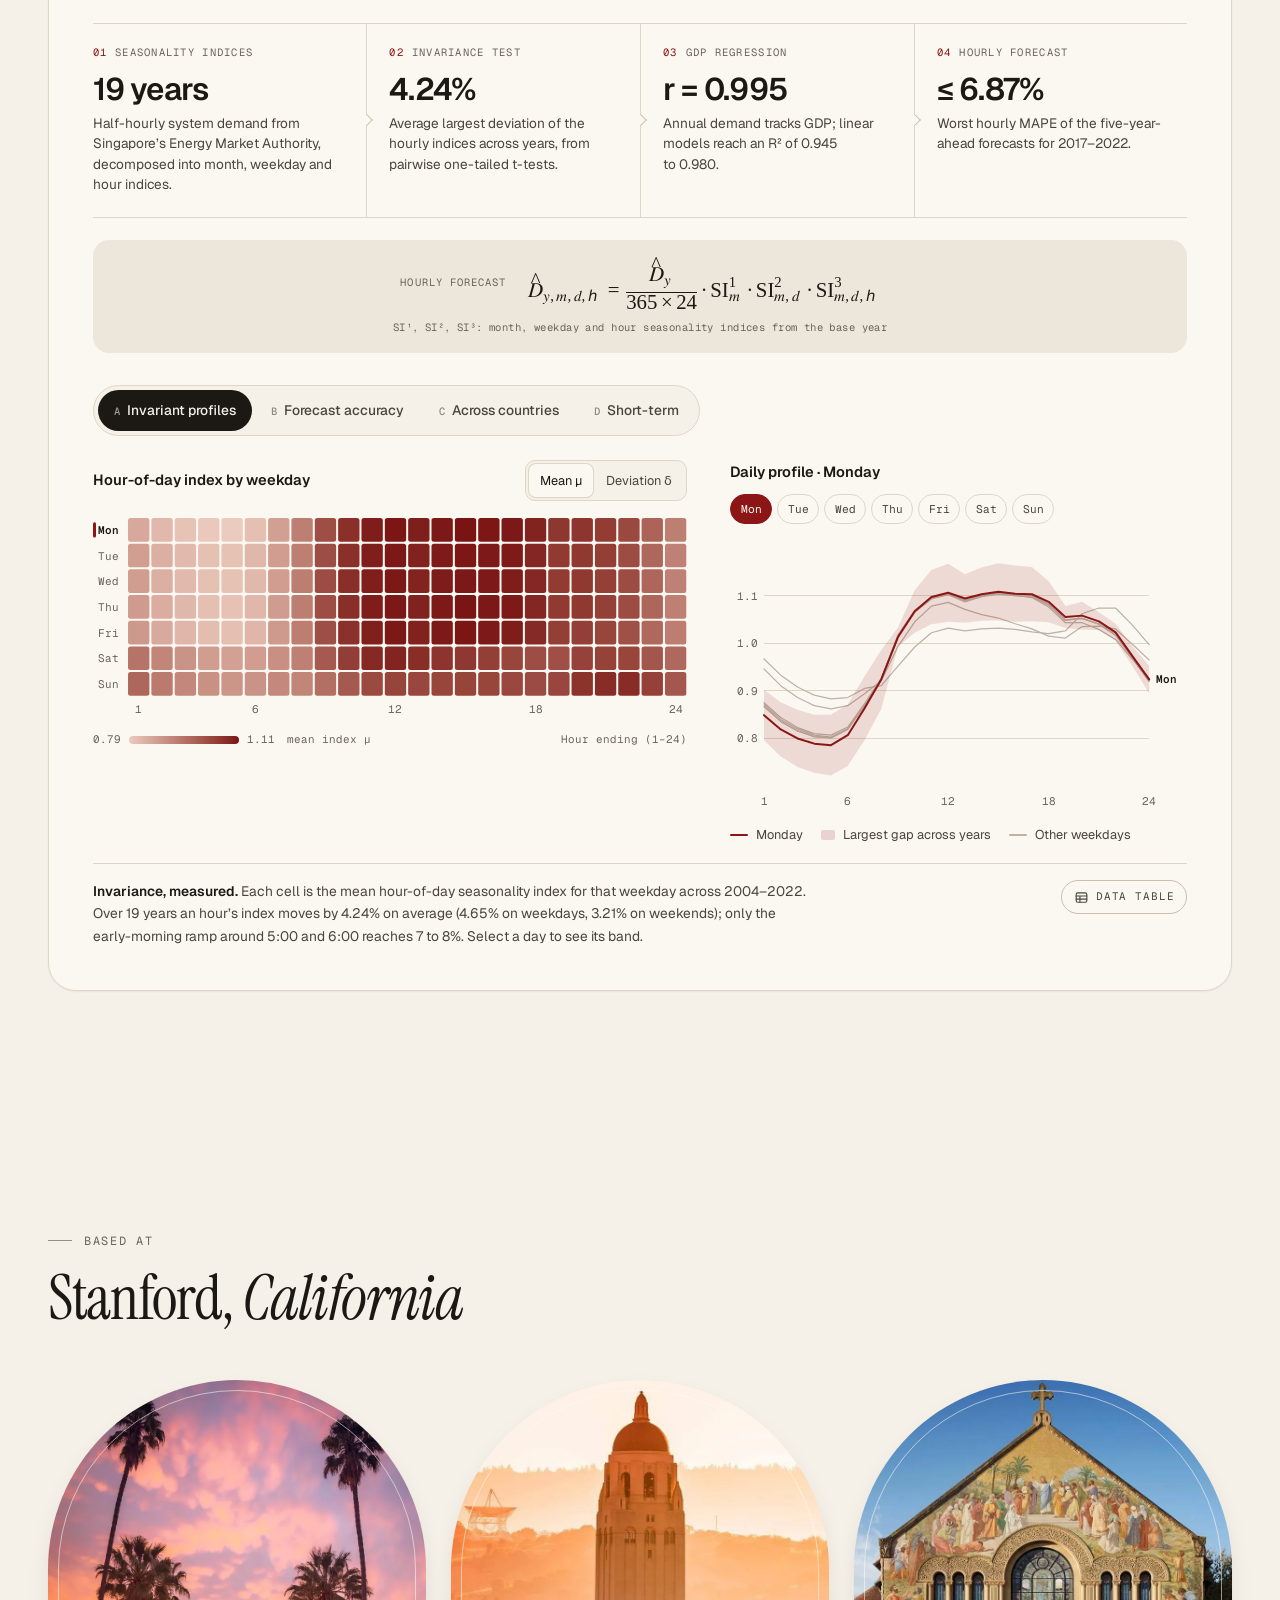
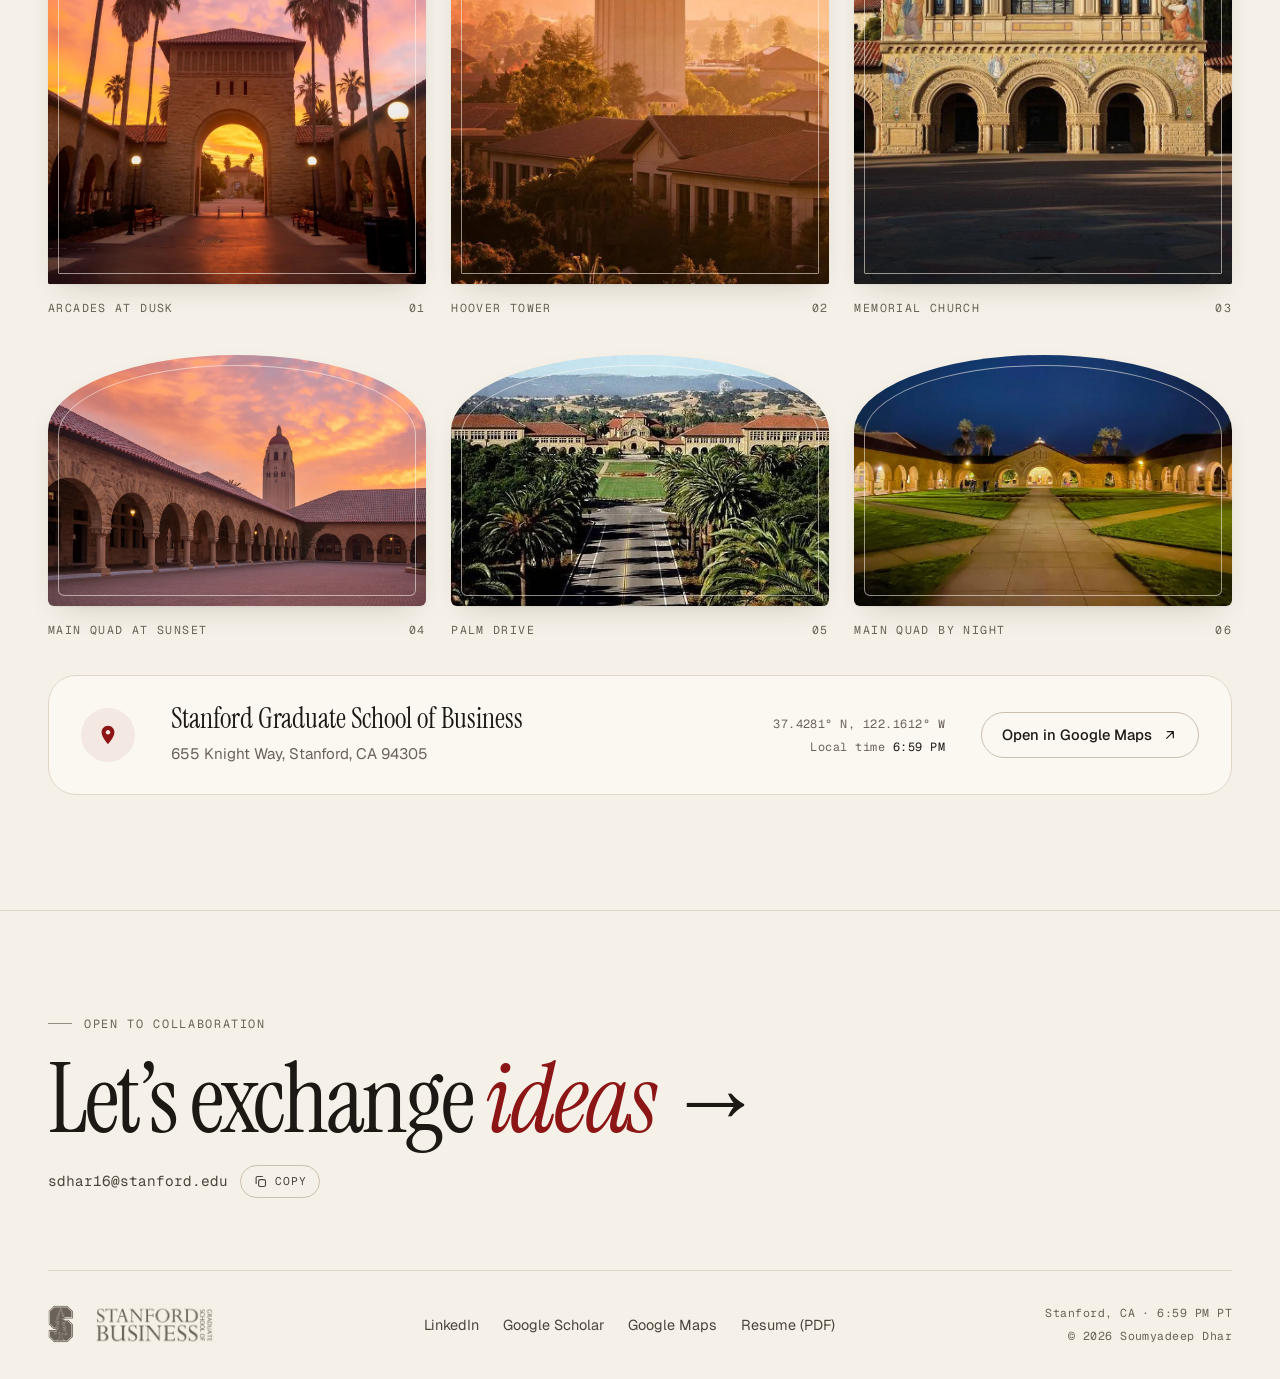
==== commit 98caf963: "Update field title from 'Fig. 0 · Loss landscape' to 'Loss landscape'" ====
--- a/index.html
+++ b/index.html
@@ -98,7 +98,7 @@
 
         <div class="field-note" data-field-note>
           <div class="field-head">
-            <b class="field-title">Fig. 0 · Loss landscape</b>
+            <b class="field-title">Loss landscape</b>
             <button class="field-run" type="button" data-field-run>Drop one for me</button>
           </div>
           <p class="field-cap">The background is a non-convex objective. Click or tap anywhere up here to drop a start point and race Newton against SGD.</p>
